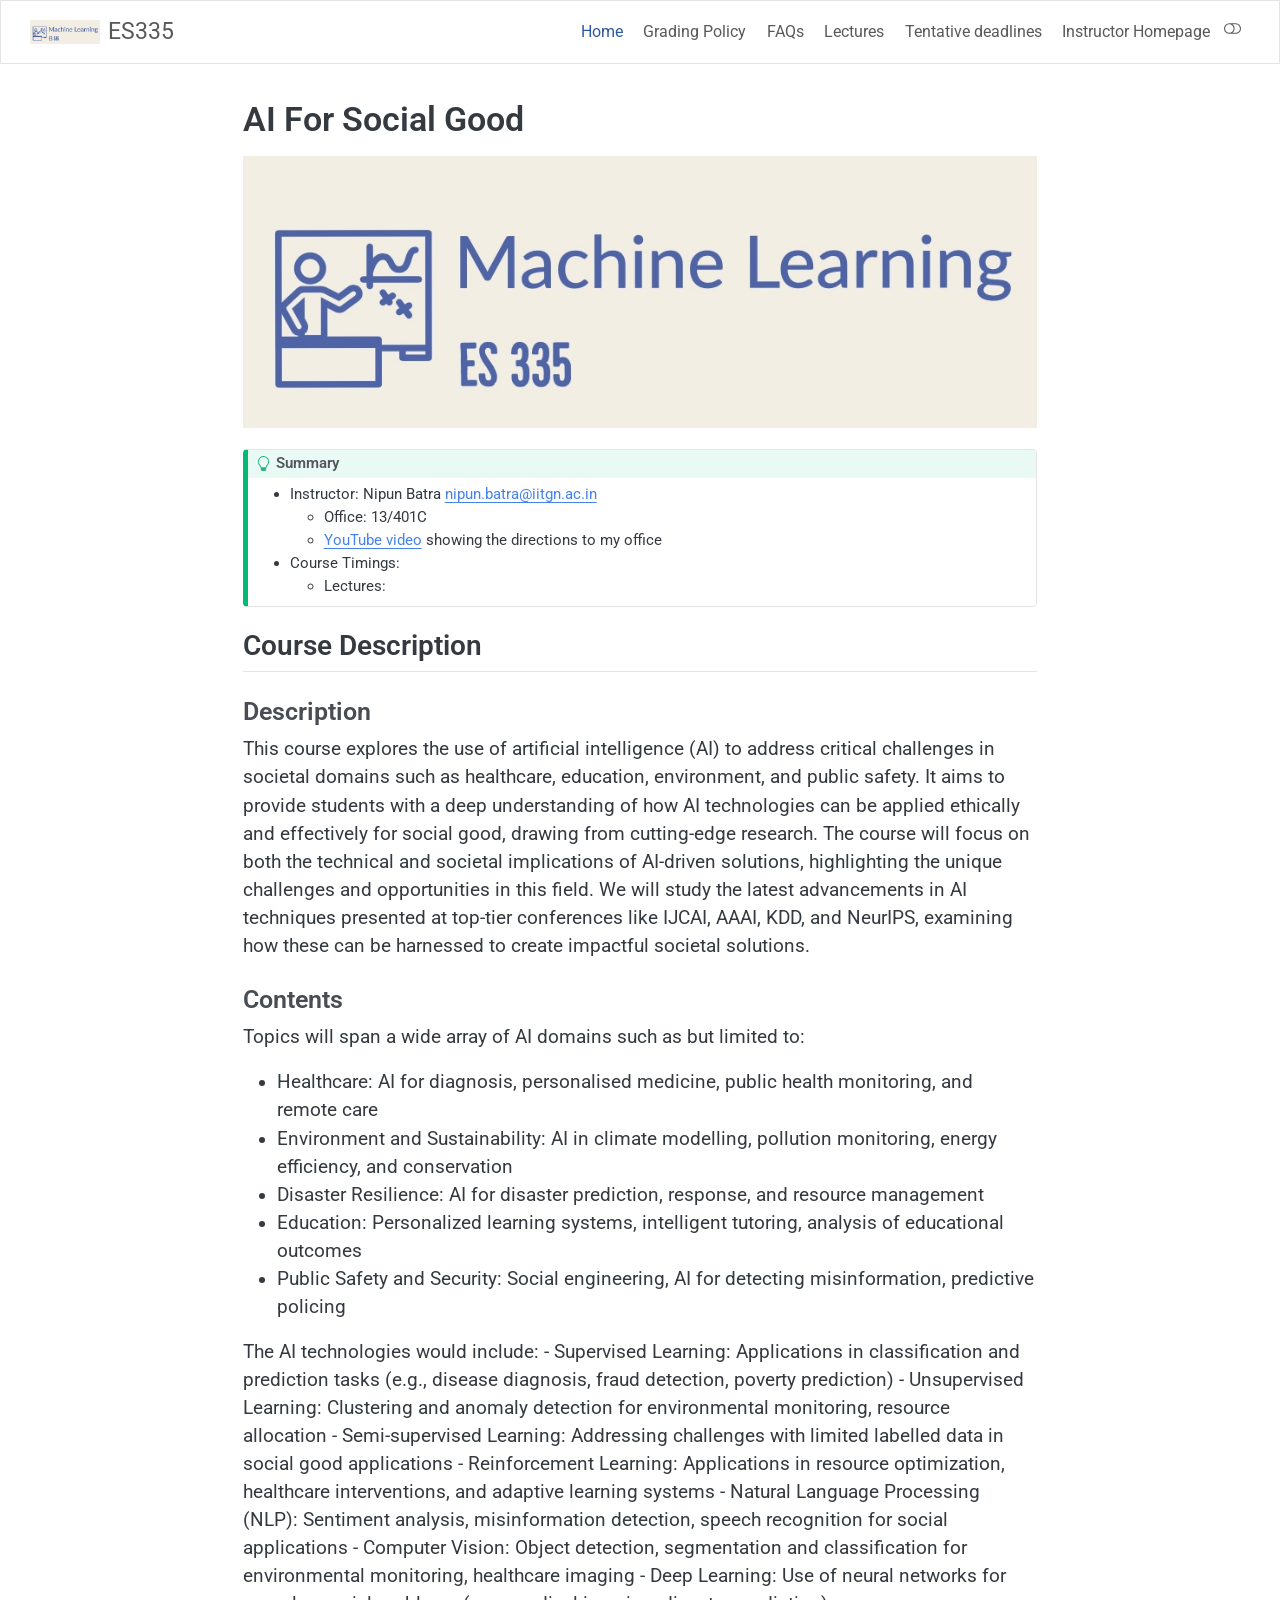
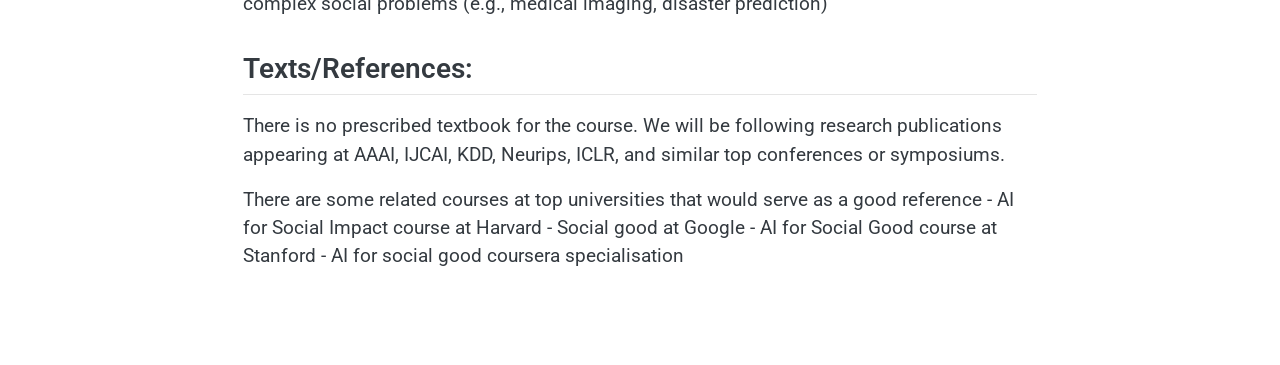
==== index.html @ 3ba7f944 "Built site for gh-pages" ====
<!DOCTYPE html>
<html xmlns="http://www.w3.org/1999/xhtml" lang="en" xml:lang="en"><head>

<meta charset="utf-8">
<meta name="generator" content="quarto-1.5.57">

<meta name="viewport" content="width=device-width, initial-scale=1.0, user-scalable=yes">


<title>AI For Social Good – ES335</title>
<style>
code{white-space: pre-wrap;}
span.smallcaps{font-variant: small-caps;}
div.columns{display: flex; gap: min(4vw, 1.5em);}
div.column{flex: auto; overflow-x: auto;}
div.hanging-indent{margin-left: 1.5em; text-indent: -1.5em;}
ul.task-list{list-style: none;}
ul.task-list li input[type="checkbox"] {
  width: 0.8em;
  margin: 0 0.8em 0.2em -1em; /* quarto-specific, see https://github.com/quarto-dev/quarto-cli/issues/4556 */ 
  vertical-align: middle;
}
</style>


<script src="site_libs/quarto-nav/quarto-nav.js"></script>
<script src="site_libs/quarto-nav/headroom.min.js"></script>
<script src="site_libs/clipboard/clipboard.min.js"></script>
<script src="site_libs/quarto-search/autocomplete.umd.js"></script>
<script src="site_libs/quarto-search/fuse.min.js"></script>
<script src="site_libs/quarto-search/quarto-search.js"></script>
<meta name="quarto:offset" content="./">
<link href="./images/logo.jpeg" rel="icon" type="image/jpeg">
<script src="site_libs/quarto-html/quarto.js"></script>
<script src="site_libs/quarto-html/popper.min.js"></script>
<script src="site_libs/quarto-html/tippy.umd.min.js"></script>
<script src="site_libs/quarto-html/anchor.min.js"></script>
<link href="site_libs/quarto-html/tippy.css" rel="stylesheet">
<link href="site_libs/quarto-html/quarto-syntax-highlighting.css" rel="stylesheet" class="quarto-color-scheme" id="quarto-text-highlighting-styles">
<link href="site_libs/quarto-html/quarto-syntax-highlighting-dark.css" rel="prefetch" class="quarto-color-scheme quarto-color-alternate" id="quarto-text-highlighting-styles">
<script src="site_libs/bootstrap/bootstrap.min.js"></script>
<link href="site_libs/bootstrap/bootstrap-icons.css" rel="stylesheet">
<link href="site_libs/bootstrap/bootstrap.min.css" rel="stylesheet" class="quarto-color-scheme" id="quarto-bootstrap" data-mode="light">
<link href="site_libs/bootstrap/bootstrap-dark.min.css" rel="prefetch" class="quarto-color-scheme quarto-color-alternate" id="quarto-bootstrap" data-mode="dark">
<script id="quarto-search-options" type="application/json">{
  "location": "navbar",
  "copy-button": false,
  "collapse-after": 3,
  "panel-placement": "end",
  "type": "overlay",
  "limit": 50,
  "keyboard-shortcut": [
    "f",
    "/",
    "s"
  ],
  "show-item-context": false,
  "language": {
    "search-no-results-text": "No results",
    "search-matching-documents-text": "matching documents",
    "search-copy-link-title": "Copy link to search",
    "search-hide-matches-text": "Hide additional matches",
    "search-more-match-text": "more match in this document",
    "search-more-matches-text": "more matches in this document",
    "search-clear-button-title": "Clear",
    "search-text-placeholder": "",
    "search-detached-cancel-button-title": "Cancel",
    "search-submit-button-title": "Submit",
    "search-label": "Search"
  }
}</script>


</head>

<body class="nav-fixed fullcontent">

<div id="quarto-search-results"></div>
  <header id="quarto-header" class="headroom fixed-top">
    <nav class="navbar navbar-expand-lg " data-bs-theme="dark">
      <div class="navbar-container container-fluid">
      <div class="navbar-brand-container mx-auto">
    <a href="./index.html" class="navbar-brand navbar-brand-logo">
    <img src="./images/logo.jpeg" alt="" class="navbar-logo">
    </a>
    <a class="navbar-brand" href="./index.html">
    <span class="navbar-title">ES335</span>
    </a>
  </div>
            <div id="quarto-search" class="" title="Search"></div>
          <button class="navbar-toggler" type="button" data-bs-toggle="collapse" data-bs-target="#navbarCollapse" aria-controls="navbarCollapse" role="menu" aria-expanded="false" aria-label="Toggle navigation" onclick="if (window.quartoToggleHeadroom) { window.quartoToggleHeadroom(); }">
  <span class="navbar-toggler-icon"></span>
</button>
          <div class="collapse navbar-collapse" id="navbarCollapse">
            <ul class="navbar-nav navbar-nav-scroll ms-auto">
  <li class="nav-item">
    <a class="nav-link active" href="./index.html" aria-current="page"> 
<span class="menu-text">Home</span></a>
  </li>  
  <li class="nav-item">
    <a class="nav-link" href="./grading.html"> 
<span class="menu-text">Grading Policy</span></a>
  </li>  
  <li class="nav-item">
    <a class="nav-link" href="./faq.html"> 
<span class="menu-text">FAQs</span></a>
  </li>  
  <li class="nav-item">
    <a class="nav-link" href="./schedule.html"> 
<span class="menu-text">Lectures</span></a>
  </li>  
  <li class="nav-item">
    <a class="nav-link" href="./tentative.html"> 
<span class="menu-text">Tentative deadlines</span></a>
  </li>  
  <li class="nav-item">
    <a class="nav-link" href="https://nipunbatra.github.io"> 
<span class="menu-text">Instructor Homepage</span></a>
  </li>  
</ul>
          </div> <!-- /navcollapse -->
            <div class="quarto-navbar-tools">
  <a href="" class="quarto-color-scheme-toggle quarto-navigation-tool  px-1" onclick="window.quartoToggleColorScheme(); return false;" title="Toggle dark mode"><i class="bi"></i></a>
</div>
      </div> <!-- /container-fluid -->
    </nav>
</header>
<!-- content -->
<div id="quarto-content" class="quarto-container page-columns page-rows-contents page-layout-article page-navbar">
<!-- sidebar -->
<!-- margin-sidebar -->
    
<!-- main -->
<main class="content" id="quarto-document-content">

<header id="title-block-header" class="quarto-title-block default">
<div class="quarto-title">
<h1 class="title">AI For Social Good</h1>
</div>



<div class="quarto-title-meta">

    
  
    
  </div>
  


</header>


<p><img src="images/logo.jpeg" class="img-fluid"></p>
<div class="callout callout-style-default callout-tip callout-titled">
<div class="callout-header d-flex align-content-center">
<div class="callout-icon-container">
<i class="callout-icon"></i>
</div>
<div class="callout-title-container flex-fill">
Summary
</div>
</div>
<div class="callout-body-container callout-body">
<ul>
<li>Instructor: Nipun Batra <a href="mailto:nipun.batra@iitgn.ac.in" class="email">nipun.batra@iitgn.ac.in</a>
<ul>
<li>Office: 13/401C</li>
<li><a href="https://www.youtube.com/shorts/FmCbCkJQN1g">YouTube video</a> showing the directions to my office</li>
</ul></li>
<li>Course Timings:
<ul>
<li>Lectures:</li>
</ul></li>
</ul>
</div>
</div>
<section id="course-description" class="level2">
<h2 class="anchored" data-anchor-id="course-description">Course Description</h2>
<section id="description" class="level3">
<h3 class="anchored" data-anchor-id="description">Description</h3>
<p>This course explores the use of artificial intelligence (AI) to address critical challenges in societal domains such as healthcare, education, environment, and public safety. It aims to provide students with a deep understanding of how AI technologies can be applied ethically and effectively for social good, drawing from cutting-edge research. The course will focus on both the technical and societal implications of AI-driven solutions, highlighting the unique challenges and opportunities in this field. We will study the latest advancements in AI techniques presented at top-tier conferences like IJCAI, AAAI, KDD, and NeurIPS, examining how these can be harnessed to create impactful societal solutions.</p>
</section>
<section id="contents" class="level3">
<h3 class="anchored" data-anchor-id="contents">Contents</h3>
<p>Topics will span a wide array of AI domains such as but limited to:</p>
<ul>
<li>Healthcare: AI for diagnosis, personalised medicine, public health monitoring, and remote care</li>
<li>Environment and Sustainability: AI in climate modelling, pollution monitoring, energy efficiency, and conservation</li>
<li>Disaster Resilience: AI for disaster prediction, response, and resource management</li>
<li>Education: Personalized learning systems, intelligent tutoring, analysis of educational outcomes</li>
<li>Public Safety and Security: Social engineering, AI for detecting misinformation, predictive policing</li>
</ul>
<p>The AI technologies would include: - Supervised Learning: Applications in classification and prediction tasks (e.g., disease diagnosis, fraud detection, poverty prediction) - Unsupervised Learning: Clustering and anomaly detection for environmental monitoring, resource allocation - Semi-supervised Learning: Addressing challenges with limited labelled data in social good applications - Reinforcement Learning: Applications in resource optimization, healthcare interventions, and adaptive learning systems - Natural Language Processing (NLP): Sentiment analysis, misinformation detection, speech recognition for social applications - Computer Vision: Object detection, segmentation and classification for environmental monitoring, healthcare imaging - Deep Learning: Use of neural networks for complex social problems (e.g., medical imaging, disaster prediction)</p>
</section>
</section>
<section id="textsreferences" class="level2">
<h2 class="anchored" data-anchor-id="textsreferences">Texts/References:</h2>
<p>There is no prescribed textbook for the course. We will be following research publications appearing at AAAI, IJCAI, KDD, Neurips, ICLR, and similar top conferences or symposiums.</p>
<p>There are some related courses at top universities that would serve as a good reference - AI for Social Impact course at Harvard - Social good at Google - AI for Social Good course at Stanford - AI for social good coursera specialisation</p>


</section>

</main> <!-- /main -->
<script id="quarto-html-after-body" type="application/javascript">
window.document.addEventListener("DOMContentLoaded", function (event) {
  const toggleBodyColorMode = (bsSheetEl) => {
    const mode = bsSheetEl.getAttribute("data-mode");
    const bodyEl = window.document.querySelector("body");
    if (mode === "dark") {
      bodyEl.classList.add("quarto-dark");
      bodyEl.classList.remove("quarto-light");
    } else {
      bodyEl.classList.add("quarto-light");
      bodyEl.classList.remove("quarto-dark");
    }
  }
  const toggleBodyColorPrimary = () => {
    const bsSheetEl = window.document.querySelector("link#quarto-bootstrap");
    if (bsSheetEl) {
      toggleBodyColorMode(bsSheetEl);
    }
  }
  toggleBodyColorPrimary();  
  const disableStylesheet = (stylesheets) => {
    for (let i=0; i < stylesheets.length; i++) {
      const stylesheet = stylesheets[i];
      stylesheet.rel = 'prefetch';
    }
  }
  const enableStylesheet = (stylesheets) => {
    for (let i=0; i < stylesheets.length; i++) {
      const stylesheet = stylesheets[i];
      stylesheet.rel = 'stylesheet';
    }
  }
  const manageTransitions = (selector, allowTransitions) => {
    const els = window.document.querySelectorAll(selector);
    for (let i=0; i < els.length; i++) {
      const el = els[i];
      if (allowTransitions) {
        el.classList.remove('notransition');
      } else {
        el.classList.add('notransition');
      }
    }
  }
  const toggleGiscusIfUsed = (isAlternate, darkModeDefault) => {
    const baseTheme = document.querySelector('#giscus-base-theme')?.value ?? 'light';
    const alternateTheme = document.querySelector('#giscus-alt-theme')?.value ?? 'dark';
    let newTheme = '';
    if(darkModeDefault) {
      newTheme = isAlternate ? baseTheme : alternateTheme;
    } else {
      newTheme = isAlternate ? alternateTheme : baseTheme;
    }
    const changeGiscusTheme = () => {
      // From: https://github.com/giscus/giscus/issues/336
      const sendMessage = (message) => {
        const iframe = document.querySelector('iframe.giscus-frame');
        if (!iframe) return;
        iframe.contentWindow.postMessage({ giscus: message }, 'https://giscus.app');
      }
      sendMessage({
        setConfig: {
          theme: newTheme
        }
      });
    }
    const isGiscussLoaded = window.document.querySelector('iframe.giscus-frame') !== null;
    if (isGiscussLoaded) {
      changeGiscusTheme();
    }
  }
  const toggleColorMode = (alternate) => {
    // Switch the stylesheets
    const alternateStylesheets = window.document.querySelectorAll('link.quarto-color-scheme.quarto-color-alternate');
    manageTransitions('#quarto-margin-sidebar .nav-link', false);
    if (alternate) {
      enableStylesheet(alternateStylesheets);
      for (const sheetNode of alternateStylesheets) {
        if (sheetNode.id === "quarto-bootstrap") {
          toggleBodyColorMode(sheetNode);
        }
      }
    } else {
      disableStylesheet(alternateStylesheets);
      toggleBodyColorPrimary();
    }
    manageTransitions('#quarto-margin-sidebar .nav-link', true);
    // Switch the toggles
    const toggles = window.document.querySelectorAll('.quarto-color-scheme-toggle');
    for (let i=0; i < toggles.length; i++) {
      const toggle = toggles[i];
      if (toggle) {
        if (alternate) {
          toggle.classList.add("alternate");     
        } else {
          toggle.classList.remove("alternate");
        }
      }
    }
    // Hack to workaround the fact that safari doesn't
    // properly recolor the scrollbar when toggling (#1455)
    if (navigator.userAgent.indexOf('Safari') > 0 && navigator.userAgent.indexOf('Chrome') == -1) {
      manageTransitions("body", false);
      window.scrollTo(0, 1);
      setTimeout(() => {
        window.scrollTo(0, 0);
        manageTransitions("body", true);
      }, 40);  
    }
  }
  const isFileUrl = () => { 
    return window.location.protocol === 'file:';
  }
  const hasAlternateSentinel = () => {  
    let styleSentinel = getColorSchemeSentinel();
    if (styleSentinel !== null) {
      return styleSentinel === "alternate";
    } else {
      return false;
    }
  }
  const setStyleSentinel = (alternate) => {
    const value = alternate ? "alternate" : "default";
    if (!isFileUrl()) {
      window.localStorage.setItem("quarto-color-scheme", value);
    } else {
      localAlternateSentinel = value;
    }
  }
  const getColorSchemeSentinel = () => {
    if (!isFileUrl()) {
      const storageValue = window.localStorage.getItem("quarto-color-scheme");
      return storageValue != null ? storageValue : localAlternateSentinel;
    } else {
      return localAlternateSentinel;
    }
  }
  const darkModeDefault = false;
  let localAlternateSentinel = darkModeDefault ? 'alternate' : 'default';
  // Dark / light mode switch
  window.quartoToggleColorScheme = () => {
    // Read the current dark / light value 
    let toAlternate = !hasAlternateSentinel();
    toggleColorMode(toAlternate);
    setStyleSentinel(toAlternate);
    toggleGiscusIfUsed(toAlternate, darkModeDefault);
  };
  // Ensure there is a toggle, if there isn't float one in the top right
  if (window.document.querySelector('.quarto-color-scheme-toggle') === null) {
    const a = window.document.createElement('a');
    a.classList.add('top-right');
    a.classList.add('quarto-color-scheme-toggle');
    a.href = "";
    a.onclick = function() { try { window.quartoToggleColorScheme(); } catch {} return false; };
    const i = window.document.createElement("i");
    i.classList.add('bi');
    a.appendChild(i);
    window.document.body.appendChild(a);
  }
  // Switch to dark mode if need be
  if (hasAlternateSentinel()) {
    toggleColorMode(true);
  } else {
    toggleColorMode(false);
  }
  const icon = "";
  const anchorJS = new window.AnchorJS();
  anchorJS.options = {
    placement: 'right',
    icon: icon
  };
  anchorJS.add('.anchored');
  const isCodeAnnotation = (el) => {
    for (const clz of el.classList) {
      if (clz.startsWith('code-annotation-')) {                     
        return true;
      }
    }
    return false;
  }
  const onCopySuccess = function(e) {
    // button target
    const button = e.trigger;
    // don't keep focus
    button.blur();
    // flash "checked"
    button.classList.add('code-copy-button-checked');
    var currentTitle = button.getAttribute("title");
    button.setAttribute("title", "Copied!");
    let tooltip;
    if (window.bootstrap) {
      button.setAttribute("data-bs-toggle", "tooltip");
      button.setAttribute("data-bs-placement", "left");
      button.setAttribute("data-bs-title", "Copied!");
      tooltip = new bootstrap.Tooltip(button, 
        { trigger: "manual", 
          customClass: "code-copy-button-tooltip",
          offset: [0, -8]});
      tooltip.show();    
    }
    setTimeout(function() {
      if (tooltip) {
        tooltip.hide();
        button.removeAttribute("data-bs-title");
        button.removeAttribute("data-bs-toggle");
        button.removeAttribute("data-bs-placement");
      }
      button.setAttribute("title", currentTitle);
      button.classList.remove('code-copy-button-checked');
    }, 1000);
    // clear code selection
    e.clearSelection();
  }
  const getTextToCopy = function(trigger) {
      const codeEl = trigger.previousElementSibling.cloneNode(true);
      for (const childEl of codeEl.children) {
        if (isCodeAnnotation(childEl)) {
          childEl.remove();
        }
      }
      return codeEl.innerText;
  }
  const clipboard = new window.ClipboardJS('.code-copy-button:not([data-in-quarto-modal])', {
    text: getTextToCopy
  });
  clipboard.on('success', onCopySuccess);
  if (window.document.getElementById('quarto-embedded-source-code-modal')) {
    // For code content inside modals, clipBoardJS needs to be initialized with a container option
    // TODO: Check when it could be a function (https://github.com/zenorocha/clipboard.js/issues/860)
    const clipboardModal = new window.ClipboardJS('.code-copy-button[data-in-quarto-modal]', {
      text: getTextToCopy,
      container: window.document.getElementById('quarto-embedded-source-code-modal')
    });
    clipboardModal.on('success', onCopySuccess);
  }
    var localhostRegex = new RegExp(/^(?:http|https):\/\/localhost\:?[0-9]*\//);
    var mailtoRegex = new RegExp(/^mailto:/);
      var filterRegex = new RegExp("https:\/\/nipunbatra\.github\.io\/aisg24\/");
    var isInternal = (href) => {
        return filterRegex.test(href) || localhostRegex.test(href) || mailtoRegex.test(href);
    }
    // Inspect non-navigation links and adorn them if external
 	var links = window.document.querySelectorAll('a[href]:not(.nav-link):not(.navbar-brand):not(.toc-action):not(.sidebar-link):not(.sidebar-item-toggle):not(.pagination-link):not(.no-external):not([aria-hidden]):not(.dropdown-item):not(.quarto-navigation-tool):not(.about-link)');
    for (var i=0; i<links.length; i++) {
      const link = links[i];
      if (!isInternal(link.href)) {
        // undo the damage that might have been done by quarto-nav.js in the case of
        // links that we want to consider external
        if (link.dataset.originalHref !== undefined) {
          link.href = link.dataset.originalHref;
        }
      }
    }
  function tippyHover(el, contentFn, onTriggerFn, onUntriggerFn) {
    const config = {
      allowHTML: true,
      maxWidth: 500,
      delay: 100,
      arrow: false,
      appendTo: function(el) {
          return el.parentElement;
      },
      interactive: true,
      interactiveBorder: 10,
      theme: 'quarto',
      placement: 'bottom-start',
    };
    if (contentFn) {
      config.content = contentFn;
    }
    if (onTriggerFn) {
      config.onTrigger = onTriggerFn;
    }
    if (onUntriggerFn) {
      config.onUntrigger = onUntriggerFn;
    }
    window.tippy(el, config); 
  }
  const noterefs = window.document.querySelectorAll('a[role="doc-noteref"]');
  for (var i=0; i<noterefs.length; i++) {
    const ref = noterefs[i];
    tippyHover(ref, function() {
      // use id or data attribute instead here
      let href = ref.getAttribute('data-footnote-href') || ref.getAttribute('href');
      try { href = new URL(href).hash; } catch {}
      const id = href.replace(/^#\/?/, "");
      const note = window.document.getElementById(id);
      if (note) {
        return note.innerHTML;
      } else {
        return "";
      }
    });
  }
  const xrefs = window.document.querySelectorAll('a.quarto-xref');
  const processXRef = (id, note) => {
    // Strip column container classes
    const stripColumnClz = (el) => {
      el.classList.remove("page-full", "page-columns");
      if (el.children) {
        for (const child of el.children) {
          stripColumnClz(child);
        }
      }
    }
    stripColumnClz(note)
    if (id === null || id.startsWith('sec-')) {
      // Special case sections, only their first couple elements
      const container = document.createElement("div");
      if (note.children && note.children.length > 2) {
        container.appendChild(note.children[0].cloneNode(true));
        for (let i = 1; i < note.children.length; i++) {
          const child = note.children[i];
          if (child.tagName === "P" && child.innerText === "") {
            continue;
          } else {
            container.appendChild(child.cloneNode(true));
            break;
          }
        }
        if (window.Quarto?.typesetMath) {
          window.Quarto.typesetMath(container);
        }
        return container.innerHTML
      } else {
        if (window.Quarto?.typesetMath) {
          window.Quarto.typesetMath(note);
        }
        return note.innerHTML;
      }
    } else {
      // Remove any anchor links if they are present
      const anchorLink = note.querySelector('a.anchorjs-link');
      if (anchorLink) {
        anchorLink.remove();
      }
      if (window.Quarto?.typesetMath) {
        window.Quarto.typesetMath(note);
      }
      // TODO in 1.5, we should make sure this works without a callout special case
      if (note.classList.contains("callout")) {
        return note.outerHTML;
      } else {
        return note.innerHTML;
      }
    }
  }
  for (var i=0; i<xrefs.length; i++) {
    const xref = xrefs[i];
    tippyHover(xref, undefined, function(instance) {
      instance.disable();
      let url = xref.getAttribute('href');
      let hash = undefined; 
      if (url.startsWith('#')) {
        hash = url;
      } else {
        try { hash = new URL(url).hash; } catch {}
      }
      if (hash) {
        const id = hash.replace(/^#\/?/, "");
        const note = window.document.getElementById(id);
        if (note !== null) {
          try {
            const html = processXRef(id, note.cloneNode(true));
            instance.setContent(html);
          } finally {
            instance.enable();
            instance.show();
          }
        } else {
          // See if we can fetch this
          fetch(url.split('#')[0])
          .then(res => res.text())
          .then(html => {
            const parser = new DOMParser();
            const htmlDoc = parser.parseFromString(html, "text/html");
            const note = htmlDoc.getElementById(id);
            if (note !== null) {
              const html = processXRef(id, note);
              instance.setContent(html);
            } 
          }).finally(() => {
            instance.enable();
            instance.show();
          });
        }
      } else {
        // See if we can fetch a full url (with no hash to target)
        // This is a special case and we should probably do some content thinning / targeting
        fetch(url)
        .then(res => res.text())
        .then(html => {
          const parser = new DOMParser();
          const htmlDoc = parser.parseFromString(html, "text/html");
          const note = htmlDoc.querySelector('main.content');
          if (note !== null) {
            // This should only happen for chapter cross references
            // (since there is no id in the URL)
            // remove the first header
            if (note.children.length > 0 && note.children[0].tagName === "HEADER") {
              note.children[0].remove();
            }
            const html = processXRef(null, note);
            instance.setContent(html);
          } 
        }).finally(() => {
          instance.enable();
          instance.show();
        });
      }
    }, function(instance) {
    });
  }
      let selectedAnnoteEl;
      const selectorForAnnotation = ( cell, annotation) => {
        let cellAttr = 'data-code-cell="' + cell + '"';
        let lineAttr = 'data-code-annotation="' +  annotation + '"';
        const selector = 'span[' + cellAttr + '][' + lineAttr + ']';
        return selector;
      }
      const selectCodeLines = (annoteEl) => {
        const doc = window.document;
        const targetCell = annoteEl.getAttribute("data-target-cell");
        const targetAnnotation = annoteEl.getAttribute("data-target-annotation");
        const annoteSpan = window.document.querySelector(selectorForAnnotation(targetCell, targetAnnotation));
        const lines = annoteSpan.getAttribute("data-code-lines").split(",");
        const lineIds = lines.map((line) => {
          return targetCell + "-" + line;
        })
        let top = null;
        let height = null;
        let parent = null;
        if (lineIds.length > 0) {
            //compute the position of the single el (top and bottom and make a div)
            const el = window.document.getElementById(lineIds[0]);
            top = el.offsetTop;
            height = el.offsetHeight;
            parent = el.parentElement.parentElement;
          if (lineIds.length > 1) {
            const lastEl = window.document.getElementById(lineIds[lineIds.length - 1]);
            const bottom = lastEl.offsetTop + lastEl.offsetHeight;
            height = bottom - top;
          }
          if (top !== null && height !== null && parent !== null) {
            // cook up a div (if necessary) and position it 
            let div = window.document.getElementById("code-annotation-line-highlight");
            if (div === null) {
              div = window.document.createElement("div");
              div.setAttribute("id", "code-annotation-line-highlight");
              div.style.position = 'absolute';
              parent.appendChild(div);
            }
            div.style.top = top - 2 + "px";
            div.style.height = height + 4 + "px";
            div.style.left = 0;
            let gutterDiv = window.document.getElementById("code-annotation-line-highlight-gutter");
            if (gutterDiv === null) {
              gutterDiv = window.document.createElement("div");
              gutterDiv.setAttribute("id", "code-annotation-line-highlight-gutter");
              gutterDiv.style.position = 'absolute';
              const codeCell = window.document.getElementById(targetCell);
              const gutter = codeCell.querySelector('.code-annotation-gutter');
              gutter.appendChild(gutterDiv);
            }
            gutterDiv.style.top = top - 2 + "px";
            gutterDiv.style.height = height + 4 + "px";
          }
          selectedAnnoteEl = annoteEl;
        }
      };
      const unselectCodeLines = () => {
        const elementsIds = ["code-annotation-line-highlight", "code-annotation-line-highlight-gutter"];
        elementsIds.forEach((elId) => {
          const div = window.document.getElementById(elId);
          if (div) {
            div.remove();
          }
        });
        selectedAnnoteEl = undefined;
      };
        // Handle positioning of the toggle
    window.addEventListener(
      "resize",
      throttle(() => {
        elRect = undefined;
        if (selectedAnnoteEl) {
          selectCodeLines(selectedAnnoteEl);
        }
      }, 10)
    );
    function throttle(fn, ms) {
    let throttle = false;
    let timer;
      return (...args) => {
        if(!throttle) { // first call gets through
            fn.apply(this, args);
            throttle = true;
        } else { // all the others get throttled
            if(timer) clearTimeout(timer); // cancel #2
            timer = setTimeout(() => {
              fn.apply(this, args);
              timer = throttle = false;
            }, ms);
        }
      };
    }
      // Attach click handler to the DT
      const annoteDls = window.document.querySelectorAll('dt[data-target-cell]');
      for (const annoteDlNode of annoteDls) {
        annoteDlNode.addEventListener('click', (event) => {
          const clickedEl = event.target;
          if (clickedEl !== selectedAnnoteEl) {
            unselectCodeLines();
            const activeEl = window.document.querySelector('dt[data-target-cell].code-annotation-active');
            if (activeEl) {
              activeEl.classList.remove('code-annotation-active');
            }
            selectCodeLines(clickedEl);
            clickedEl.classList.add('code-annotation-active');
          } else {
            // Unselect the line
            unselectCodeLines();
            clickedEl.classList.remove('code-annotation-active');
          }
        });
      }
  const findCites = (el) => {
    const parentEl = el.parentElement;
    if (parentEl) {
      const cites = parentEl.dataset.cites;
      if (cites) {
        return {
          el,
          cites: cites.split(' ')
        };
      } else {
        return findCites(el.parentElement)
      }
    } else {
      return undefined;
    }
  };
  var bibliorefs = window.document.querySelectorAll('a[role="doc-biblioref"]');
  for (var i=0; i<bibliorefs.length; i++) {
    const ref = bibliorefs[i];
    const citeInfo = findCites(ref);
    if (citeInfo) {
      tippyHover(citeInfo.el, function() {
        var popup = window.document.createElement('div');
        citeInfo.cites.forEach(function(cite) {
          var citeDiv = window.document.createElement('div');
          citeDiv.classList.add('hanging-indent');
          citeDiv.classList.add('csl-entry');
          var biblioDiv = window.document.getElementById('ref-' + cite);
          if (biblioDiv) {
            citeDiv.innerHTML = biblioDiv.innerHTML;
          }
          popup.appendChild(citeDiv);
        });
        return popup.innerHTML;
      });
    }
  }
});
</script>
</div> <!-- /content -->




</body></html>
---- site_libs/quarto-html/tippy.css ----
.tippy-box[data-animation=fade][data-state=hidden]{opacity:0}[data-tippy-root]{max-width:calc(100vw - 10px)}.tippy-box{position:relative;background-color:#333;color:#fff;border-radius:4px;font-size:14px;line-height:1.4;white-space:normal;outline:0;transition-property:transform,visibility,opacity}.tippy-box[data-placement^=top]>.tippy-arrow{bottom:0}.tippy-box[data-placement^=top]>.tippy-arrow:before{bottom:-7px;left:0;border-width:8px 8px 0;border-top-color:initial;transform-origin:center top}.tippy-box[data-placement^=bottom]>.tippy-arrow{top:0}.tippy-box[data-placement^=bottom]>.tippy-arrow:before{top:-7px;left:0;border-width:0 8px 8px;border-bottom-color:initial;transform-origin:center bottom}.tippy-box[data-placement^=left]>.tippy-arrow{right:0}.tippy-box[data-placement^=left]>.tippy-arrow:before{border-width:8px 0 8px 8px;border-left-color:initial;right:-7px;transform-origin:center left}.tippy-box[data-placement^=right]>.tippy-arrow{left:0}.tippy-box[data-placement^=right]>.tippy-arrow:before{left:-7px;border-width:8px 8px 8px 0;border-right-color:initial;transform-origin:center right}.tippy-box[data-inertia][data-state=visible]{transition-timing-function:cubic-bezier(.54,1.5,.38,1.11)}.tippy-arrow{width:16px;height:16px;color:#333}.tippy-arrow:before{content:"";position:absolute;border-color:transparent;border-style:solid}.tippy-content{position:relative;padding:5px 9px;z-index:1}
---- site_libs/quarto-html/quarto-syntax-highlighting.css ----
/* quarto syntax highlight colors */
:root {
  --quarto-hl-ot-color: #ffa07a;
  --quarto-hl-at-color: #ffd700;
  --quarto-hl-ss-color: #abe338;
  --quarto-hl-an-color: #d4d0ab;
  --quarto-hl-fu-color: #ffd700;
  --quarto-hl-st-color: #abe338;
  --quarto-hl-cf-color: #ffa07a;
  --quarto-hl-op-color: #00e0e0;
  --quarto-hl-er-color: #dcc6e0;
  --quarto-hl-bn-color: #dcc6e0;
  --quarto-hl-al-color: #dcc6e0;
  --quarto-hl-va-color: #f5ab35;
  --quarto-hl-bu-color: #f5ab35;
  --quarto-hl-ex-color: #ffd700;
  --quarto-hl-pp-color: #dcc6e0;
  --quarto-hl-in-color: #d4d0ab;
  --quarto-hl-vs-color: #abe338;
  --quarto-hl-wa-color: #d4d0ab;
  --quarto-hl-do-color: #d4d0ab;
  --quarto-hl-im-color: #f8f8f2;
  --quarto-hl-ch-color: #abe338;
  --quarto-hl-dt-color: #dcc6e0;
  --quarto-hl-fl-color: #f5ab35;
  --quarto-hl-co-color: #d4d0ab;
  --quarto-hl-cv-color: #d4d0ab;
  --quarto-hl-cn-color: #ffa07a;
  --quarto-hl-sc-color: #00e0e0;
  --quarto-hl-dv-color: #dcc6e0;
  --quarto-hl-kw-color: #ffa07a;
}

/* other quarto variables */
:root {
  --quarto-font-monospace: SFMono-Regular, Menlo, Monaco, Consolas, "Liberation Mono", "Courier New", monospace;
}

pre > code.sourceCode > span {
  color: #f8f8f2;
}

code span {
  color: #f8f8f2;
}

code.sourceCode > span {
  color: #f8f8f2;
}

div.sourceCode,
div.sourceCode pre.sourceCode {
  color: #f8f8f2;
}

code span.ot {
  color: #ffa07a;
  font-style: inherit;
}

code span.at {
  color: #ffd700;
  font-style: inherit;
}

code span.ss {
  color: #abe338;
  font-style: inherit;
}

code span.an {
  color: #d4d0ab;
  font-style: inherit;
}

code span.fu {
  color: #ffd700;
  font-style: inherit;
}

code span.st {
  color: #abe338;
  font-style: inherit;
}

code span.cf {
  color: #ffa07a;
  font-style: inherit;
}

code span.op {
  color: #00e0e0;
  font-style: inherit;
}

code span.er {
  color: #dcc6e0;
  font-style: inherit;
}

code span.bn {
  color: #dcc6e0;
  font-style: inherit;
}

code span.al {
  color: #dcc6e0;
  font-style: inherit;
}

code span.va {
  color: #f5ab35;
  font-style: inherit;
}

code span.bu {
  color: #f5ab35;
  font-style: inherit;
}

code span.ex {
  color: #ffd700;
  font-style: inherit;
}

code span.pp {
  color: #dcc6e0;
  font-style: inherit;
}

code span.in {
  color: #d4d0ab;
  font-style: inherit;
}

code span.vs {
  color: #abe338;
  font-style: inherit;
}

code span.wa {
  color: #d4d0ab;
  font-style: italic;
}

code span.do {
  color: #d4d0ab;
  font-style: italic;
}

code span.im {
  color: #f8f8f2;
  font-style: inherit;
}

code span.ch {
  color: #abe338;
  font-style: inherit;
}

code span.dt {
  color: #dcc6e0;
  font-style: inherit;
}

code span.fl {
  color: #f5ab35;
  font-style: inherit;
}

code span.co {
  color: #d4d0ab;
  font-style: inherit;
}

code span.cv {
  color: #d4d0ab;
  font-style: italic;
}

code span.cn {
  color: #ffa07a;
  font-style: inherit;
}

code span.sc {
  color: #00e0e0;
  font-style: inherit;
}

code span.dv {
  color: #dcc6e0;
  font-style: inherit;
}

code span.kw {
  color: #ffa07a;
  font-style: inherit;
}

.prevent-inlining {
  content: "</";
}

/*# sourceMappingURL=debc5d5d77c3f9108843748ff7464032.css.map */
---- site_libs/quarto-html/quarto-syntax-highlighting-dark.css ----
/* quarto syntax highlight colors */
:root {
  --quarto-hl-ot-color: #ffa07a;
  --quarto-hl-at-color: #ffd700;
  --quarto-hl-ss-color: #abe338;
  --quarto-hl-an-color: #d4d0ab;
  --quarto-hl-fu-color: #ffd700;
  --quarto-hl-st-color: #abe338;
  --quarto-hl-cf-color: #ffa07a;
  --quarto-hl-op-color: #00e0e0;
  --quarto-hl-er-color: #dcc6e0;
  --quarto-hl-bn-color: #dcc6e0;
  --quarto-hl-al-color: #dcc6e0;
  --quarto-hl-va-color: #f5ab35;
  --quarto-hl-bu-color: #f5ab35;
  --quarto-hl-ex-color: #ffd700;
  --quarto-hl-pp-color: #dcc6e0;
  --quarto-hl-in-color: #d4d0ab;
  --quarto-hl-vs-color: #abe338;
  --quarto-hl-wa-color: #d4d0ab;
  --quarto-hl-do-color: #d4d0ab;
  --quarto-hl-im-color: #f8f8f2;
  --quarto-hl-ch-color: #abe338;
  --quarto-hl-dt-color: #dcc6e0;
  --quarto-hl-fl-color: #f5ab35;
  --quarto-hl-co-color: #d4d0ab;
  --quarto-hl-cv-color: #d4d0ab;
  --quarto-hl-cn-color: #ffa07a;
  --quarto-hl-sc-color: #00e0e0;
  --quarto-hl-dv-color: #dcc6e0;
  --quarto-hl-kw-color: #ffa07a;
}

/* other quarto variables */
:root {
  --quarto-font-monospace: SFMono-Regular, Menlo, Monaco, Consolas, "Liberation Mono", "Courier New", monospace;
}

pre > code.sourceCode > span {
  color: #f8f8f2;
}

code span {
  color: #f8f8f2;
}

code.sourceCode > span {
  color: #f8f8f2;
}

div.sourceCode,
div.sourceCode pre.sourceCode {
  color: #f8f8f2;
}

code span.ot {
  color: #ffa07a;
  font-style: inherit;
}

code span.at {
  color: #ffd700;
  font-style: inherit;
}

code span.ss {
  color: #abe338;
  font-style: inherit;
}

code span.an {
  color: #d4d0ab;
  font-style: inherit;
}

code span.fu {
  color: #ffd700;
  font-style: inherit;
}

code span.st {
  color: #abe338;
  font-style: inherit;
}

code span.cf {
  color: #ffa07a;
  font-style: inherit;
}

code span.op {
  color: #00e0e0;
  font-style: inherit;
}

code span.er {
  color: #dcc6e0;
  font-style: inherit;
}

code span.bn {
  color: #dcc6e0;
  font-style: inherit;
}

code span.al {
  color: #dcc6e0;
  font-style: inherit;
}

code span.va {
  color: #f5ab35;
  font-style: inherit;
}

code span.bu {
  color: #f5ab35;
  font-style: inherit;
}

code span.ex {
  color: #ffd700;
  font-style: inherit;
}

code span.pp {
  color: #dcc6e0;
  font-style: inherit;
}

code span.in {
  color: #d4d0ab;
  font-style: inherit;
}

code span.vs {
  color: #abe338;
  font-style: inherit;
}

code span.wa {
  color: #d4d0ab;
  font-style: italic;
}

code span.do {
  color: #d4d0ab;
  font-style: italic;
}

code span.im {
  color: #f8f8f2;
  font-style: inherit;
}

code span.ch {
  color: #abe338;
  font-style: inherit;
}

code span.dt {
  color: #dcc6e0;
  font-style: inherit;
}

code span.fl {
  color: #f5ab35;
  font-style: inherit;
}

code span.co {
  color: #d4d0ab;
  font-style: inherit;
}

code span.cv {
  color: #d4d0ab;
  font-style: italic;
}

code span.cn {
  color: #ffa07a;
  font-style: inherit;
}

code span.sc {
  color: #00e0e0;
  font-style: inherit;
}

code span.dv {
  color: #dcc6e0;
  font-style: inherit;
}

code span.kw {
  color: #ffa07a;
  font-style: inherit;
}

.prevent-inlining {
  content: "</";
}

/*# sourceMappingURL=935a306eefa94366c21e1a970dddb765.css.map */
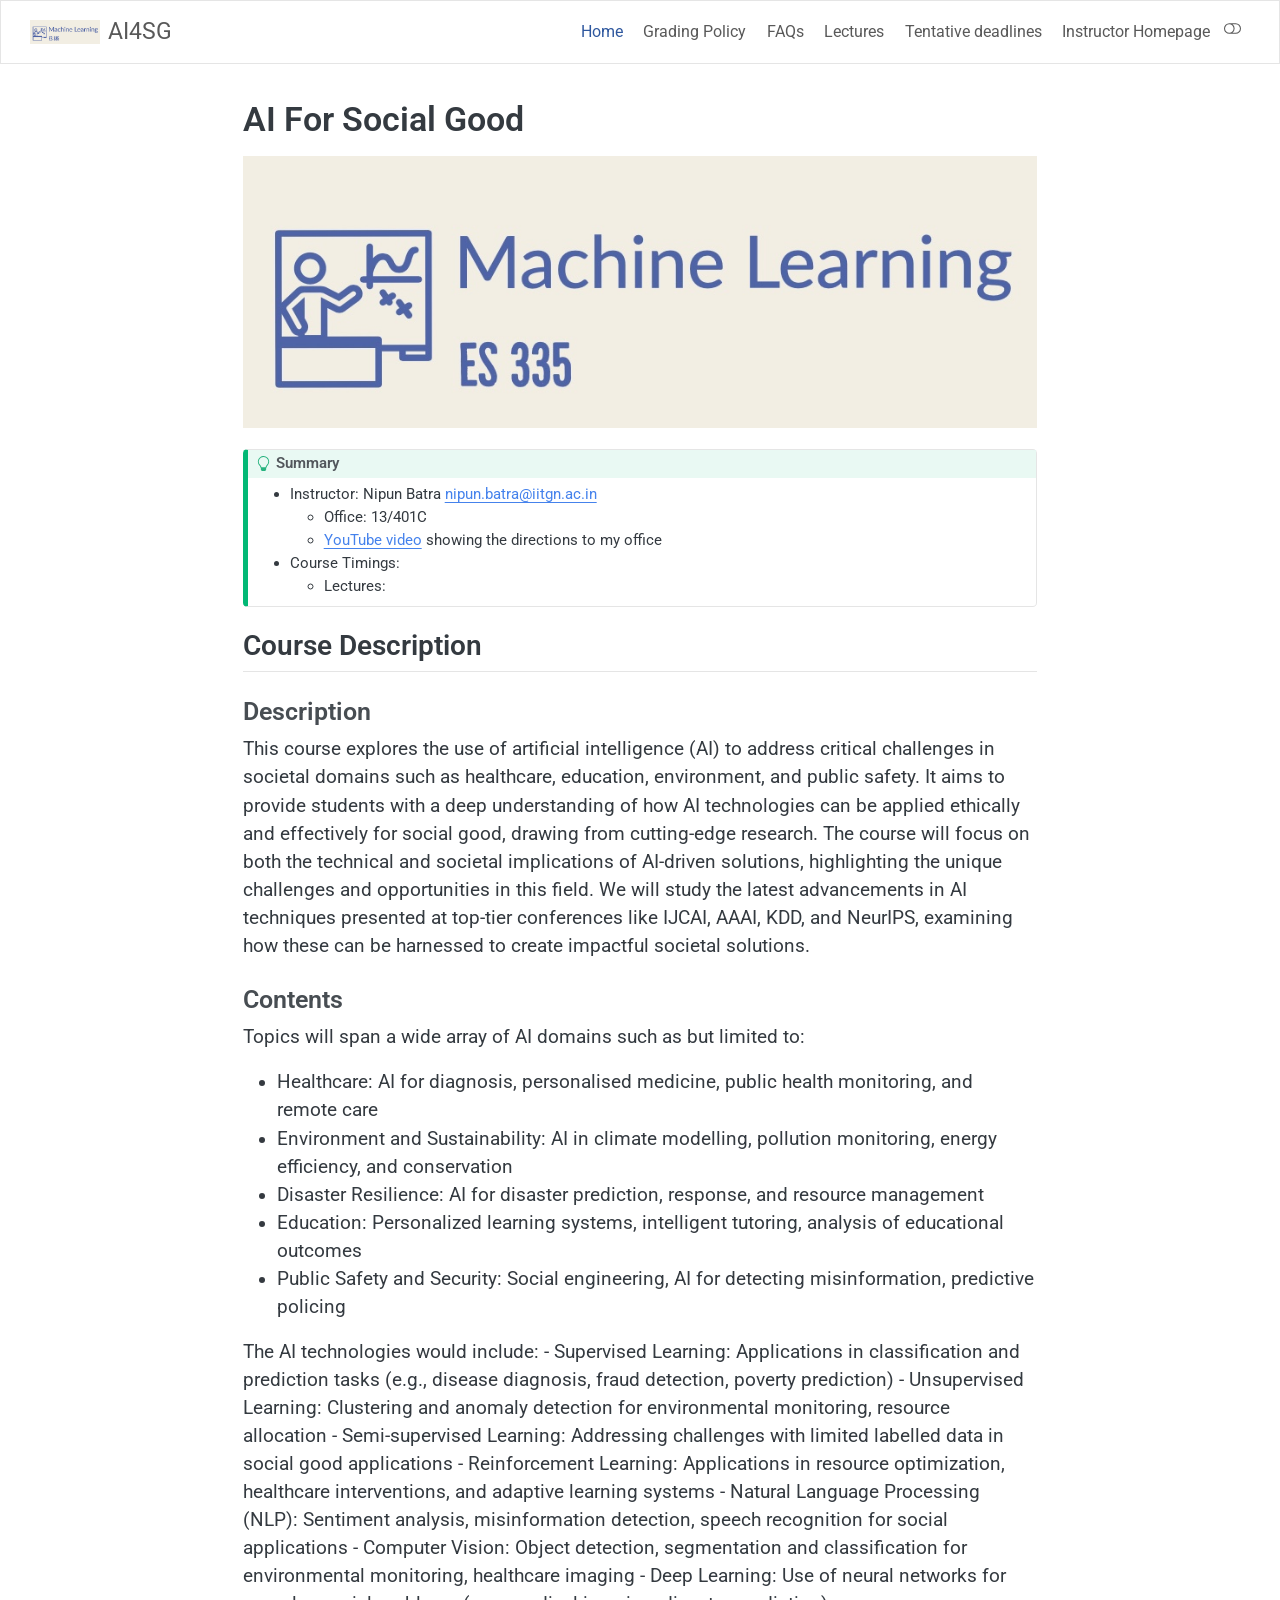
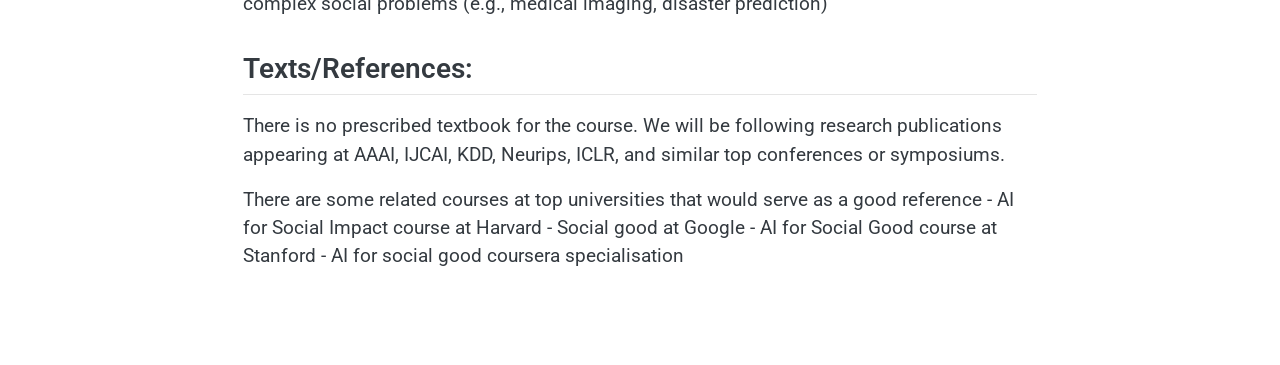
==== commit ba8dddfa: "Built site for gh-pages" ====
--- a/index.html
+++ b/index.html
@@ -7,7 +7,7 @@
 <meta name="viewport" content="width=device-width, initial-scale=1.0, user-scalable=yes">
 
 
-<title>AI For Social Good – ES335</title>
+<title>AI For Social Good – AI4SG</title>
 <style>
 code{white-space: pre-wrap;}
 span.smallcaps{font-variant: small-caps;}
@@ -84,7 +84,7 @@
     <img src="./images/logo.jpeg" alt="" class="navbar-logo">
     </a>
     <a class="navbar-brand" href="./index.html">
-    <span class="navbar-title">ES335</span>
+    <span class="navbar-title">AI4SG</span>
     </a>
   </div>
             <div id="quarto-search" class="" title="Search"></div>
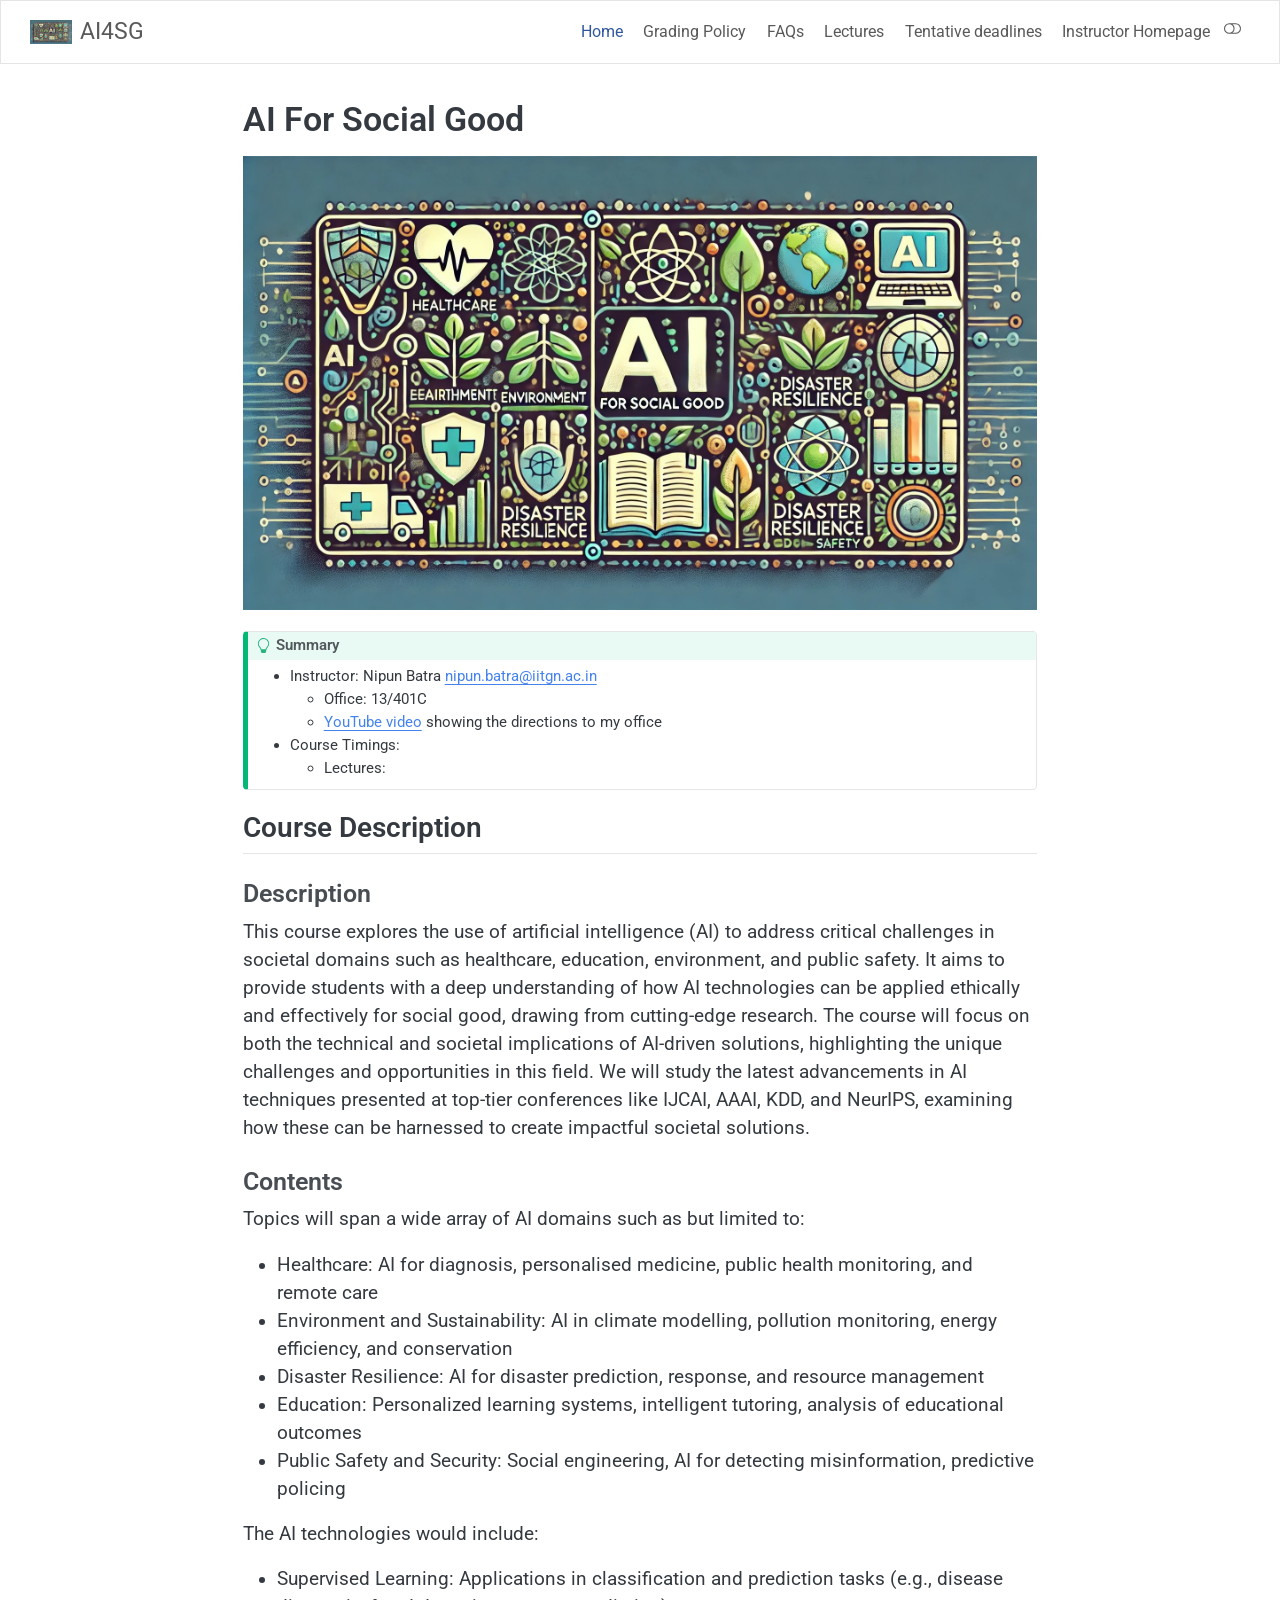
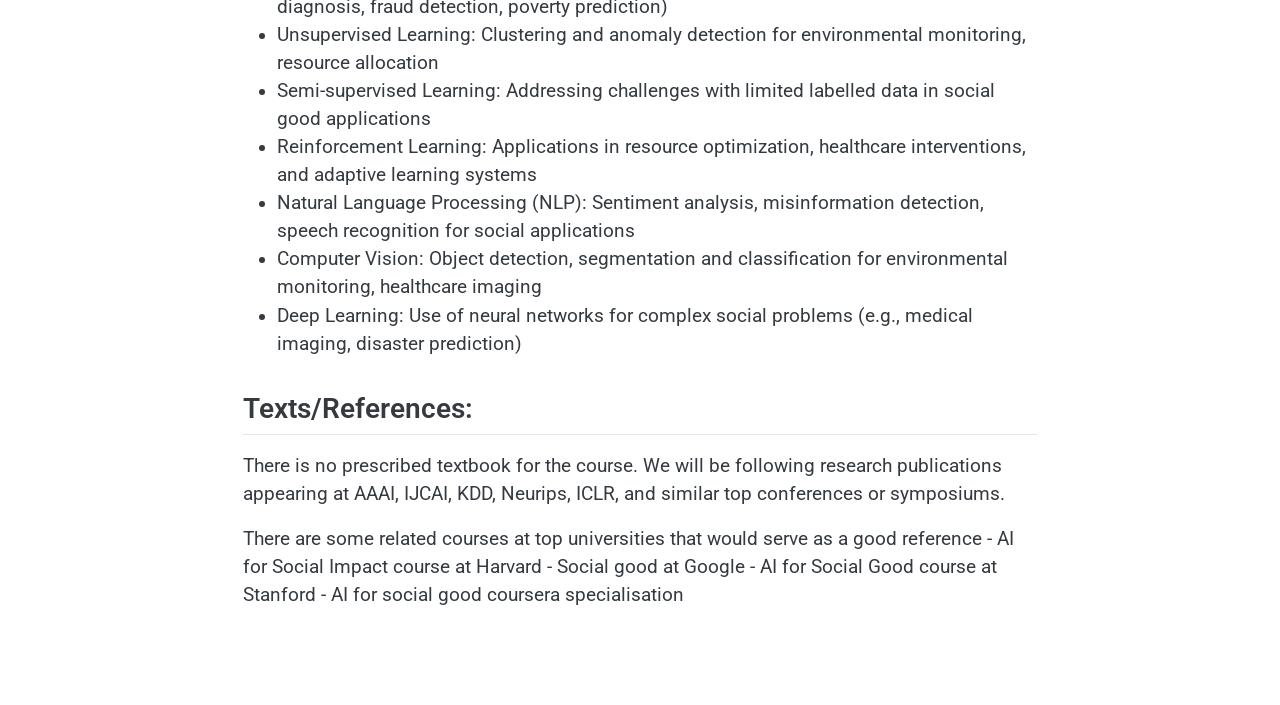
==== commit f9630dea: "Built site for gh-pages" ====
--- a/index.html
+++ b/index.html
@@ -192,7 +192,16 @@
 <li>Education: Personalized learning systems, intelligent tutoring, analysis of educational outcomes</li>
 <li>Public Safety and Security: Social engineering, AI for detecting misinformation, predictive policing</li>
 </ul>
-<p>The AI technologies would include: - Supervised Learning: Applications in classification and prediction tasks (e.g., disease diagnosis, fraud detection, poverty prediction) - Unsupervised Learning: Clustering and anomaly detection for environmental monitoring, resource allocation - Semi-supervised Learning: Addressing challenges with limited labelled data in social good applications - Reinforcement Learning: Applications in resource optimization, healthcare interventions, and adaptive learning systems - Natural Language Processing (NLP): Sentiment analysis, misinformation detection, speech recognition for social applications - Computer Vision: Object detection, segmentation and classification for environmental monitoring, healthcare imaging - Deep Learning: Use of neural networks for complex social problems (e.g., medical imaging, disaster prediction)</p>
+<p>The AI technologies would include:</p>
+<ul>
+<li>Supervised Learning: Applications in classification and prediction tasks (e.g., disease diagnosis, fraud detection, poverty prediction)</li>
+<li>Unsupervised Learning: Clustering and anomaly detection for environmental monitoring, resource allocation</li>
+<li>Semi-supervised Learning: Addressing challenges with limited labelled data in social good applications</li>
+<li>Reinforcement Learning: Applications in resource optimization, healthcare interventions, and adaptive learning systems</li>
+<li>Natural Language Processing (NLP): Sentiment analysis, misinformation detection, speech recognition for social applications</li>
+<li>Computer Vision: Object detection, segmentation and classification for environmental monitoring, healthcare imaging</li>
+<li>Deep Learning: Use of neural networks for complex social problems (e.g., medical imaging, disaster prediction)</li>
+</ul>
 </section>
 </section>
 <section id="textsreferences" class="level2">
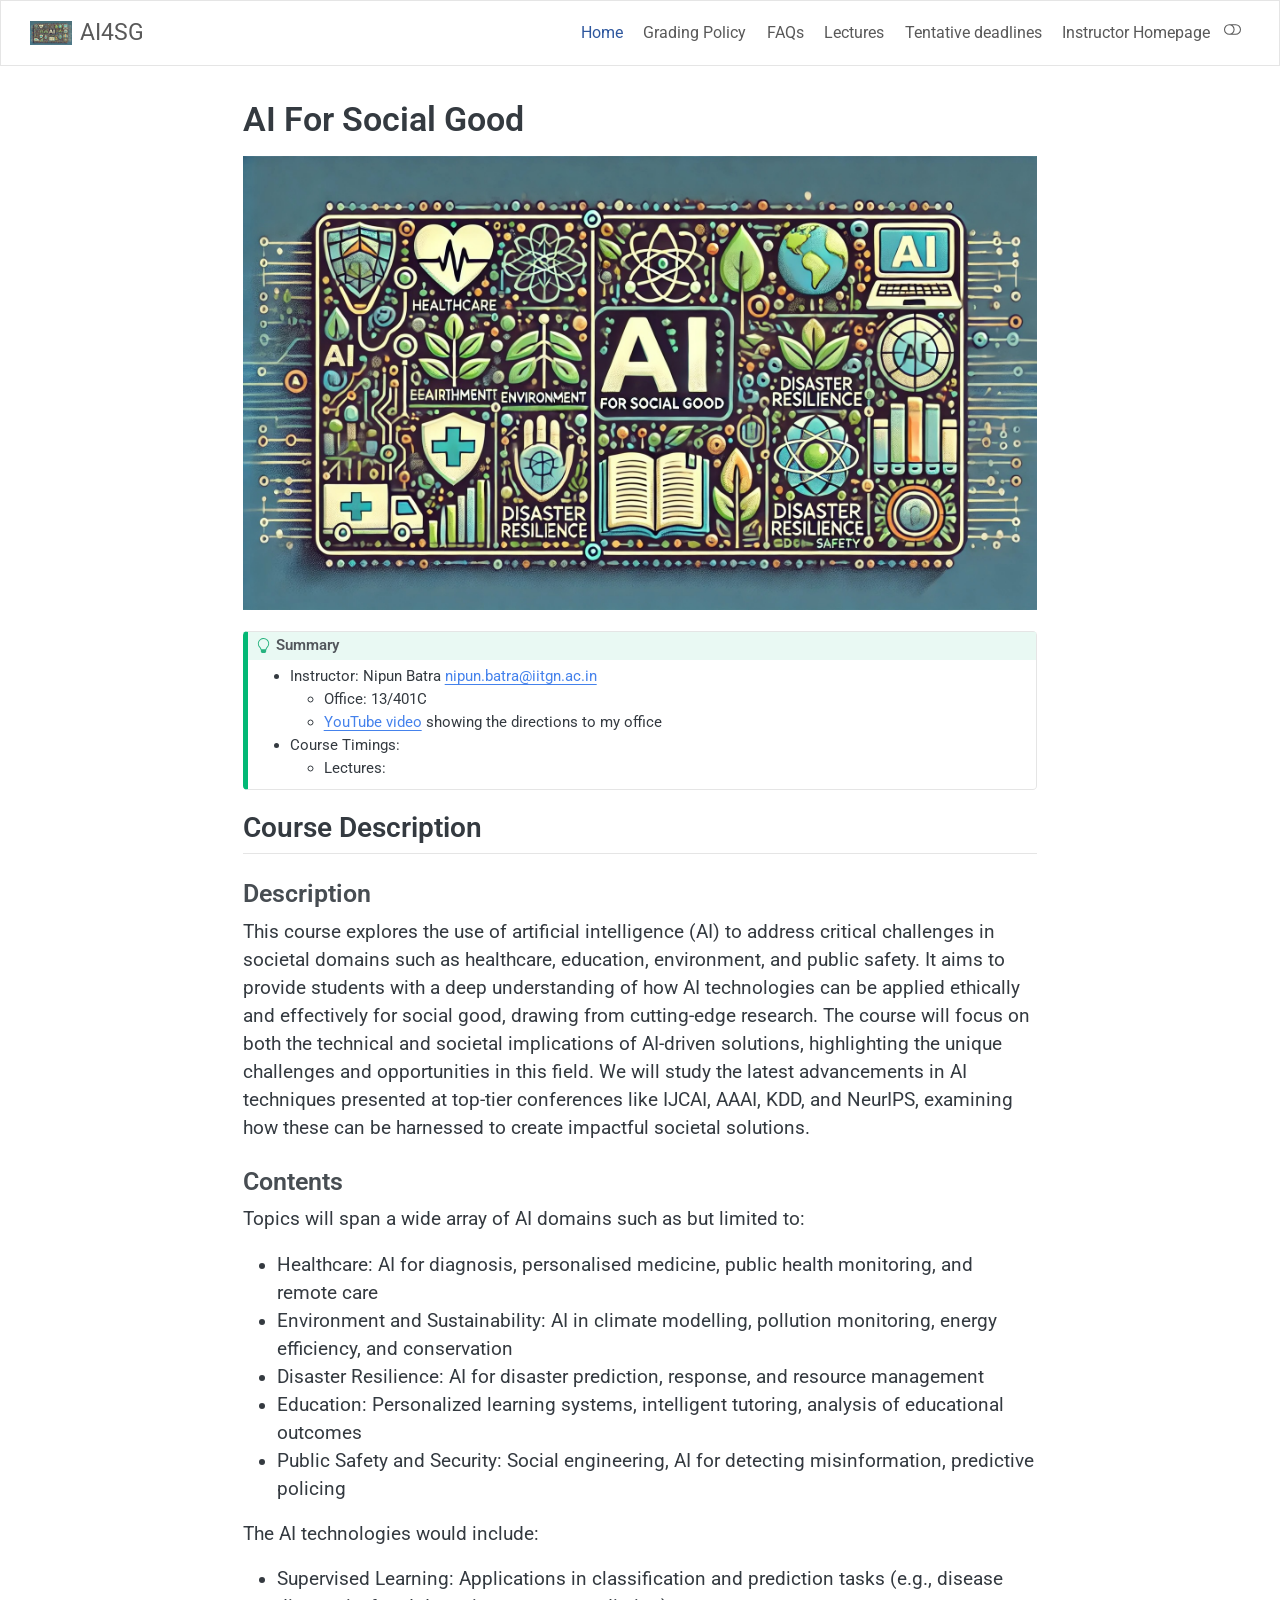
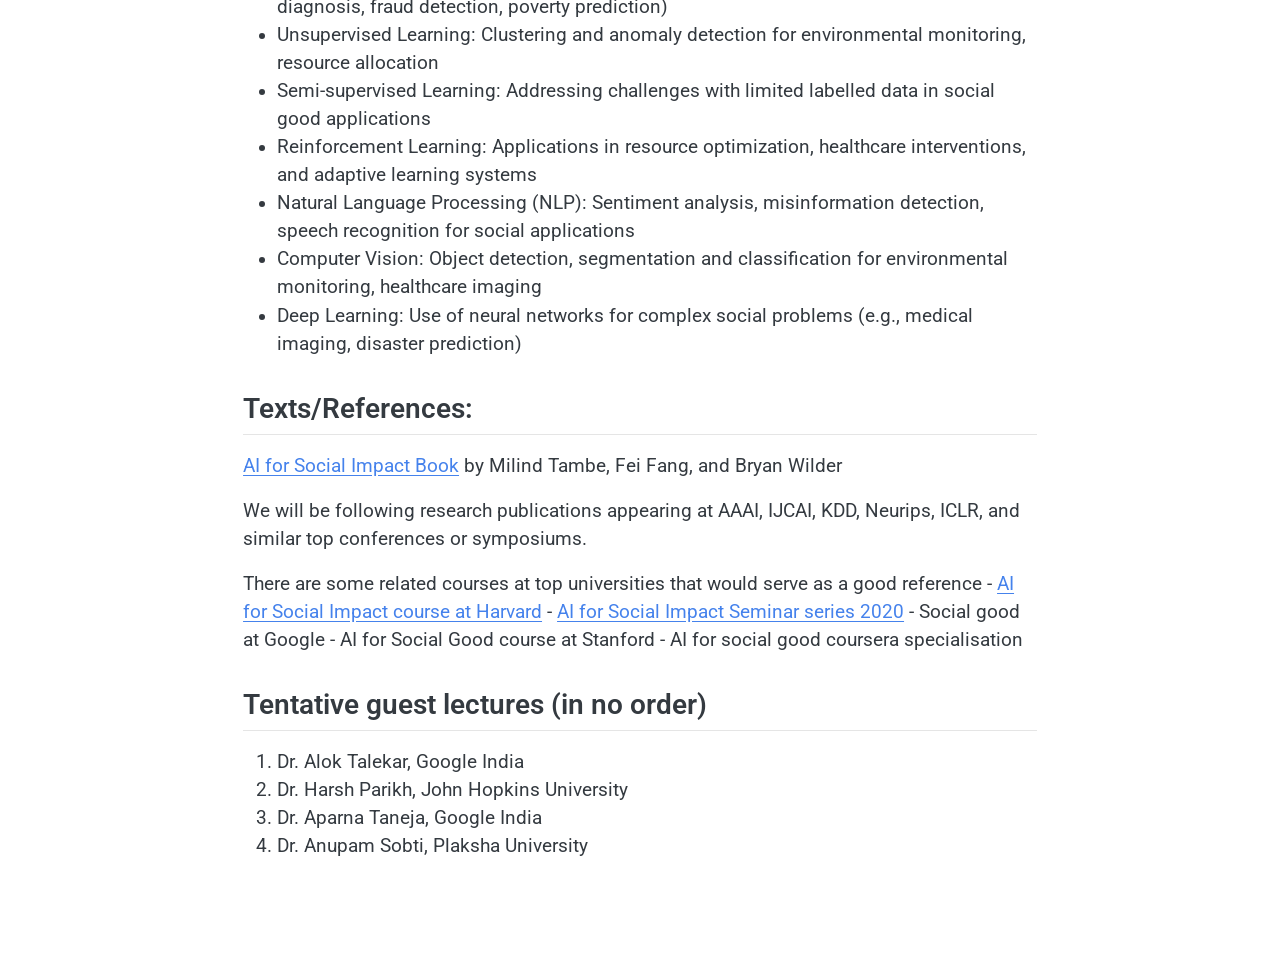
==== commit a815611a: "Built site for gh-pages" ====
--- a/index.html
+++ b/index.html
@@ -2,7 +2,7 @@
 <html xmlns="http://www.w3.org/1999/xhtml" lang="en" xml:lang="en"><head>
 
 <meta charset="utf-8">
-<meta name="generator" content="quarto-1.5.57">
+<meta name="generator" content="quarto-1.6.39">
 
 <meta name="viewport" content="width=device-width, initial-scale=1.0, user-scalable=yes">
 
@@ -36,12 +36,12 @@
 <script src="site_libs/quarto-html/tippy.umd.min.js"></script>
 <script src="site_libs/quarto-html/anchor.min.js"></script>
 <link href="site_libs/quarto-html/tippy.css" rel="stylesheet">
-<link href="site_libs/quarto-html/quarto-syntax-highlighting.css" rel="stylesheet" class="quarto-color-scheme" id="quarto-text-highlighting-styles">
-<link href="site_libs/quarto-html/quarto-syntax-highlighting-dark.css" rel="prefetch" class="quarto-color-scheme quarto-color-alternate" id="quarto-text-highlighting-styles">
+<link href="site_libs/quarto-html/quarto-syntax-highlighting-d3043699f4f525e226433170f63674df.css" rel="stylesheet" class="quarto-color-scheme" id="quarto-text-highlighting-styles">
+<link href="site_libs/quarto-html/quarto-syntax-highlighting-dark-d3043699f4f525e226433170f63674df.css" rel="prefetch" class="quarto-color-scheme quarto-color-alternate" id="quarto-text-highlighting-styles">
 <script src="site_libs/bootstrap/bootstrap.min.js"></script>
 <link href="site_libs/bootstrap/bootstrap-icons.css" rel="stylesheet">
-<link href="site_libs/bootstrap/bootstrap.min.css" rel="stylesheet" class="quarto-color-scheme" id="quarto-bootstrap" data-mode="light">
-<link href="site_libs/bootstrap/bootstrap-dark.min.css" rel="prefetch" class="quarto-color-scheme quarto-color-alternate" id="quarto-bootstrap" data-mode="dark">
+<link href="site_libs/bootstrap/bootstrap-f8e4c7f545a57d7e258187145b178e3b.min.css" rel="stylesheet" append-hash="true" class="quarto-color-scheme" id="quarto-bootstrap" data-mode="light">
+<link href="site_libs/bootstrap/bootstrap-dark-7bcc4918cf1cea5e04707dadab71f7f6.min.css" rel="prefetch" append-hash="true" class="quarto-color-scheme quarto-color-alternate" id="quarto-bootstrap" data-mode="dark">
 <script id="quarto-search-options" type="application/json">{
   "location": "navbar",
   "copy-button": false,
@@ -206,8 +206,18 @@
 </section>
 <section id="textsreferences" class="level2">
 <h2 class="anchored" data-anchor-id="textsreferences">Texts/References:</h2>
-<p>There is no prescribed textbook for the course. We will be following research publications appearing at AAAI, IJCAI, KDD, Neurips, ICLR, and similar top conferences or symposiums.</p>
-<p>There are some related courses at top universities that would serve as a good reference - AI for Social Impact course at Harvard - Social good at Google - AI for Social Good course at Stanford - AI for social good coursera specialisation</p>
+<p><a href="https://ai4sibook.org">AI for Social Impact Book</a> by Milind Tambe, Fei Fang, and Bryan Wilder</p>
+<p>We will be following research publications appearing at AAAI, IJCAI, KDD, Neurips, ICLR, and similar top conferences or symposiums.</p>
+<p>There are some related courses at top universities that would serve as a good reference - <a href="https://cs288.hsites.harvard.edu/">AI for Social Impact course at Harvard</a> - <a href="https://crcs.seas.harvard.edu/ai-social-impact-fall-2020">AI for Social Impact Seminar series 2020</a> - Social good at Google - AI for Social Good course at Stanford - AI for social good coursera specialisation</p>
+</section>
+<section id="tentative-guest-lectures-in-no-order" class="level2">
+<h2 class="anchored" data-anchor-id="tentative-guest-lectures-in-no-order">Tentative guest lectures (in no order)</h2>
+<ol type="1">
+<li>Dr.&nbsp;Alok Talekar, Google India</li>
+<li>Dr.&nbsp;Harsh Parikh, John Hopkins University</li>
+<li>Dr.&nbsp;Aparna Taneja, Google India</li>
+<li>Dr.&nbsp;Anupam Sobti, Plaksha University</li>
+</ol>
 
 
 </section>
@@ -439,8 +449,6 @@
   });
   clipboard.on('success', onCopySuccess);
   if (window.document.getElementById('quarto-embedded-source-code-modal')) {
-    // For code content inside modals, clipBoardJS needs to be initialized with a container option
-    // TODO: Check when it could be a function (https://github.com/zenorocha/clipboard.js/issues/860)
     const clipboardModal = new window.ClipboardJS('.code-copy-button[data-in-quarto-modal]', {
       text: getTextToCopy,
       container: window.document.getElementById('quarto-embedded-source-code-modal')
@@ -551,7 +559,6 @@
       if (window.Quarto?.typesetMath) {
         window.Quarto.typesetMath(note);
       }
-      // TODO in 1.5, we should make sure this works without a callout special case
       if (note.classList.contains("callout")) {
         return note.outerHTML;
       } else {
--- a/site_libs/quarto-html/quarto-syntax-highlighting-d3043699f4f525e226433170f63674df.css
+++ b/site_libs/quarto-html/quarto-syntax-highlighting-d3043699f4f525e226433170f63674df.css
@@ -0,0 +1,205 @@
+/* quarto syntax highlight colors */
+:root {
+  --quarto-hl-ot-color: #ffa07a;
+  --quarto-hl-at-color: #ffd700;
+  --quarto-hl-ss-color: #abe338;
+  --quarto-hl-an-color: #d4d0ab;
+  --quarto-hl-fu-color: #ffd700;
+  --quarto-hl-st-color: #abe338;
+  --quarto-hl-cf-color: #ffa07a;
+  --quarto-hl-op-color: #00e0e0;
+  --quarto-hl-er-color: #dcc6e0;
+  --quarto-hl-bn-color: #dcc6e0;
+  --quarto-hl-al-color: #dcc6e0;
+  --quarto-hl-va-color: #f5ab35;
+  --quarto-hl-bu-color: #f5ab35;
+  --quarto-hl-ex-color: #ffd700;
+  --quarto-hl-pp-color: #dcc6e0;
+  --quarto-hl-in-color: #d4d0ab;
+  --quarto-hl-vs-color: #abe338;
+  --quarto-hl-wa-color: #d4d0ab;
+  --quarto-hl-do-color: #d4d0ab;
+  --quarto-hl-im-color: #f8f8f2;
+  --quarto-hl-ch-color: #abe338;
+  --quarto-hl-dt-color: #dcc6e0;
+  --quarto-hl-fl-color: #f5ab35;
+  --quarto-hl-co-color: #d4d0ab;
+  --quarto-hl-cv-color: #d4d0ab;
+  --quarto-hl-cn-color: #ffa07a;
+  --quarto-hl-sc-color: #00e0e0;
+  --quarto-hl-dv-color: #dcc6e0;
+  --quarto-hl-kw-color: #ffa07a;
+}
+
+/* other quarto variables */
+:root {
+  --quarto-font-monospace: SFMono-Regular, Menlo, Monaco, Consolas, "Liberation Mono", "Courier New", monospace;
+}
+
+pre > code.sourceCode > span {
+  color: #f8f8f2;
+}
+
+code span {
+  color: #f8f8f2;
+}
+
+code.sourceCode > span {
+  color: #f8f8f2;
+}
+
+div.sourceCode,
+div.sourceCode pre.sourceCode {
+  color: #f8f8f2;
+}
+
+code span.ot {
+  color: #ffa07a;
+  font-style: inherit;
+}
+
+code span.at {
+  color: #ffd700;
+  font-style: inherit;
+}
+
+code span.ss {
+  color: #abe338;
+  font-style: inherit;
+}
+
+code span.an {
+  color: #d4d0ab;
+  font-style: inherit;
+}
+
+code span.fu {
+  color: #ffd700;
+  font-style: inherit;
+}
+
+code span.st {
+  color: #abe338;
+  font-style: inherit;
+}
+
+code span.cf {
+  color: #ffa07a;
+  font-style: inherit;
+}
+
+code span.op {
+  color: #00e0e0;
+  font-style: inherit;
+}
+
+code span.er {
+  color: #dcc6e0;
+  font-style: inherit;
+}
+
+code span.bn {
+  color: #dcc6e0;
+  font-style: inherit;
+}
+
+code span.al {
+  color: #dcc6e0;
+  font-style: inherit;
+}
+
+code span.va {
+  color: #f5ab35;
+  font-style: inherit;
+}
+
+code span.bu {
+  color: #f5ab35;
+  font-style: inherit;
+}
+
+code span.ex {
+  color: #ffd700;
+  font-style: inherit;
+}
+
+code span.pp {
+  color: #dcc6e0;
+  font-style: inherit;
+}
+
+code span.in {
+  color: #d4d0ab;
+  font-style: inherit;
+}
+
+code span.vs {
+  color: #abe338;
+  font-style: inherit;
+}
+
+code span.wa {
+  color: #d4d0ab;
+  font-style: italic;
+}
+
+code span.do {
+  color: #d4d0ab;
+  font-style: italic;
+}
+
+code span.im {
+  color: #f8f8f2;
+  font-style: inherit;
+}
+
+code span.ch {
+  color: #abe338;
+  font-style: inherit;
+}
+
+code span.dt {
+  color: #dcc6e0;
+  font-style: inherit;
+}
+
+code span.fl {
+  color: #f5ab35;
+  font-style: inherit;
+}
+
+code span.co {
+  color: #d4d0ab;
+  font-style: inherit;
+}
+
+code span.cv {
+  color: #d4d0ab;
+  font-style: italic;
+}
+
+code span.cn {
+  color: #ffa07a;
+  font-style: inherit;
+}
+
+code span.sc {
+  color: #00e0e0;
+  font-style: inherit;
+}
+
+code span.dv {
+  color: #dcc6e0;
+  font-style: inherit;
+}
+
+code span.kw {
+  color: #ffa07a;
+  font-style: inherit;
+}
+
+.prevent-inlining {
+  content: "</";
+}
+
+/*# sourceMappingURL=e4c446b3ff8445233f295a82361de37e.css.map */
--- a/site_libs/quarto-html/quarto-syntax-highlighting-dark-d3043699f4f525e226433170f63674df.css
+++ b/site_libs/quarto-html/quarto-syntax-highlighting-dark-d3043699f4f525e226433170f63674df.css
@@ -0,0 +1,205 @@
+/* quarto syntax highlight colors */
+:root {
+  --quarto-hl-ot-color: #ffa07a;
+  --quarto-hl-at-color: #ffd700;
+  --quarto-hl-ss-color: #abe338;
+  --quarto-hl-an-color: #d4d0ab;
+  --quarto-hl-fu-color: #ffd700;
+  --quarto-hl-st-color: #abe338;
+  --quarto-hl-cf-color: #ffa07a;
+  --quarto-hl-op-color: #00e0e0;
+  --quarto-hl-er-color: #dcc6e0;
+  --quarto-hl-bn-color: #dcc6e0;
+  --quarto-hl-al-color: #dcc6e0;
+  --quarto-hl-va-color: #f5ab35;
+  --quarto-hl-bu-color: #f5ab35;
+  --quarto-hl-ex-color: #ffd700;
+  --quarto-hl-pp-color: #dcc6e0;
+  --quarto-hl-in-color: #d4d0ab;
+  --quarto-hl-vs-color: #abe338;
+  --quarto-hl-wa-color: #d4d0ab;
+  --quarto-hl-do-color: #d4d0ab;
+  --quarto-hl-im-color: #f8f8f2;
+  --quarto-hl-ch-color: #abe338;
+  --quarto-hl-dt-color: #dcc6e0;
+  --quarto-hl-fl-color: #f5ab35;
+  --quarto-hl-co-color: #d4d0ab;
+  --quarto-hl-cv-color: #d4d0ab;
+  --quarto-hl-cn-color: #ffa07a;
+  --quarto-hl-sc-color: #00e0e0;
+  --quarto-hl-dv-color: #dcc6e0;
+  --quarto-hl-kw-color: #ffa07a;
+}
+
+/* other quarto variables */
+:root {
+  --quarto-font-monospace: SFMono-Regular, Menlo, Monaco, Consolas, "Liberation Mono", "Courier New", monospace;
+}
+
+pre > code.sourceCode > span {
+  color: #f8f8f2;
+}
+
+code span {
+  color: #f8f8f2;
+}
+
+code.sourceCode > span {
+  color: #f8f8f2;
+}
+
+div.sourceCode,
+div.sourceCode pre.sourceCode {
+  color: #f8f8f2;
+}
+
+code span.ot {
+  color: #ffa07a;
+  font-style: inherit;
+}
+
+code span.at {
+  color: #ffd700;
+  font-style: inherit;
+}
+
+code span.ss {
+  color: #abe338;
+  font-style: inherit;
+}
+
+code span.an {
+  color: #d4d0ab;
+  font-style: inherit;
+}
+
+code span.fu {
+  color: #ffd700;
+  font-style: inherit;
+}
+
+code span.st {
+  color: #abe338;
+  font-style: inherit;
+}
+
+code span.cf {
+  color: #ffa07a;
+  font-style: inherit;
+}
+
+code span.op {
+  color: #00e0e0;
+  font-style: inherit;
+}
+
+code span.er {
+  color: #dcc6e0;
+  font-style: inherit;
+}
+
+code span.bn {
+  color: #dcc6e0;
+  font-style: inherit;
+}
+
+code span.al {
+  color: #dcc6e0;
+  font-style: inherit;
+}
+
+code span.va {
+  color: #f5ab35;
+  font-style: inherit;
+}
+
+code span.bu {
+  color: #f5ab35;
+  font-style: inherit;
+}
+
+code span.ex {
+  color: #ffd700;
+  font-style: inherit;
+}
+
+code span.pp {
+  color: #dcc6e0;
+  font-style: inherit;
+}
+
+code span.in {
+  color: #d4d0ab;
+  font-style: inherit;
+}
+
+code span.vs {
+  color: #abe338;
+  font-style: inherit;
+}
+
+code span.wa {
+  color: #d4d0ab;
+  font-style: italic;
+}
+
+code span.do {
+  color: #d4d0ab;
+  font-style: italic;
+}
+
+code span.im {
+  color: #f8f8f2;
+  font-style: inherit;
+}
+
+code span.ch {
+  color: #abe338;
+  font-style: inherit;
+}
+
+code span.dt {
+  color: #dcc6e0;
+  font-style: inherit;
+}
+
+code span.fl {
+  color: #f5ab35;
+  font-style: inherit;
+}
+
+code span.co {
+  color: #d4d0ab;
+  font-style: inherit;
+}
+
+code span.cv {
+  color: #d4d0ab;
+  font-style: italic;
+}
+
+code span.cn {
+  color: #ffa07a;
+  font-style: inherit;
+}
+
+code span.sc {
+  color: #00e0e0;
+  font-style: inherit;
+}
+
+code span.dv {
+  color: #dcc6e0;
+  font-style: inherit;
+}
+
+code span.kw {
+  color: #ffa07a;
+  font-style: inherit;
+}
+
+.prevent-inlining {
+  content: "</";
+}
+
+/*# sourceMappingURL=e4c446b3ff8445233f295a82361de37e.css.map */
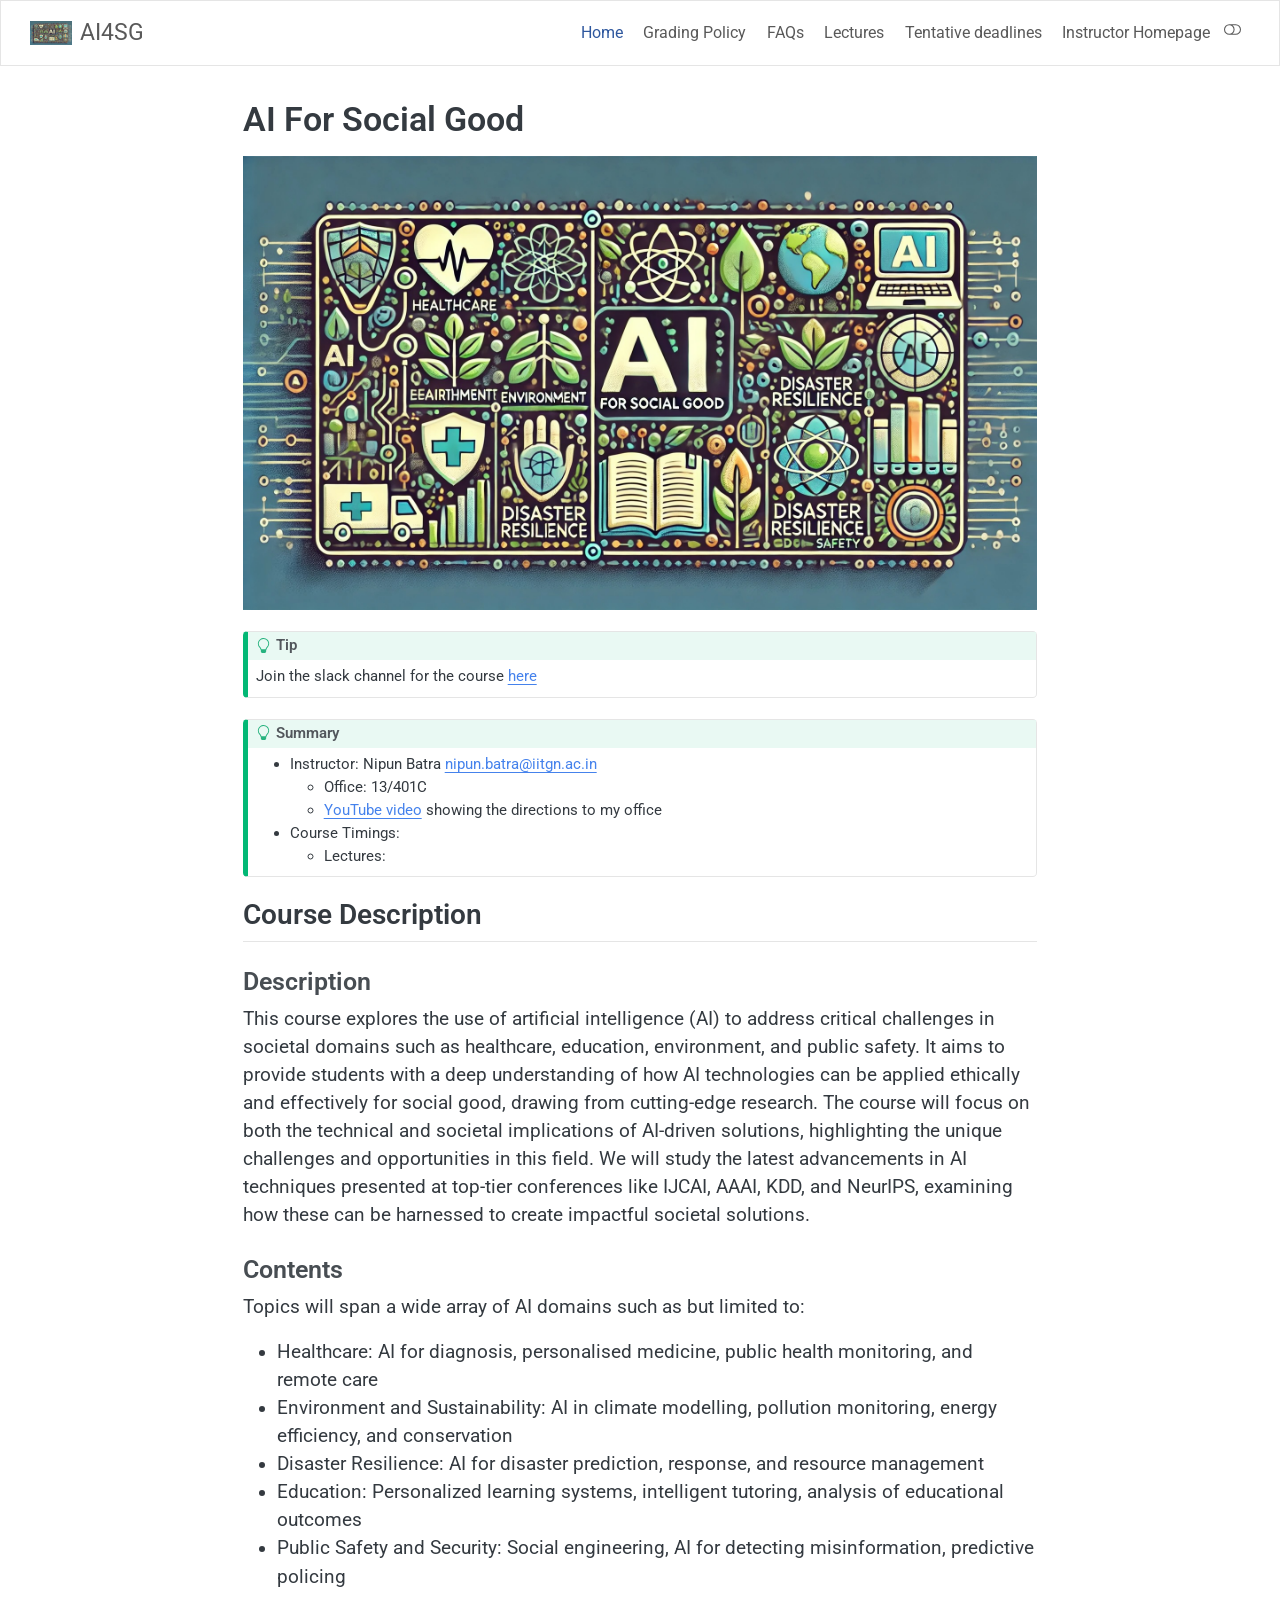
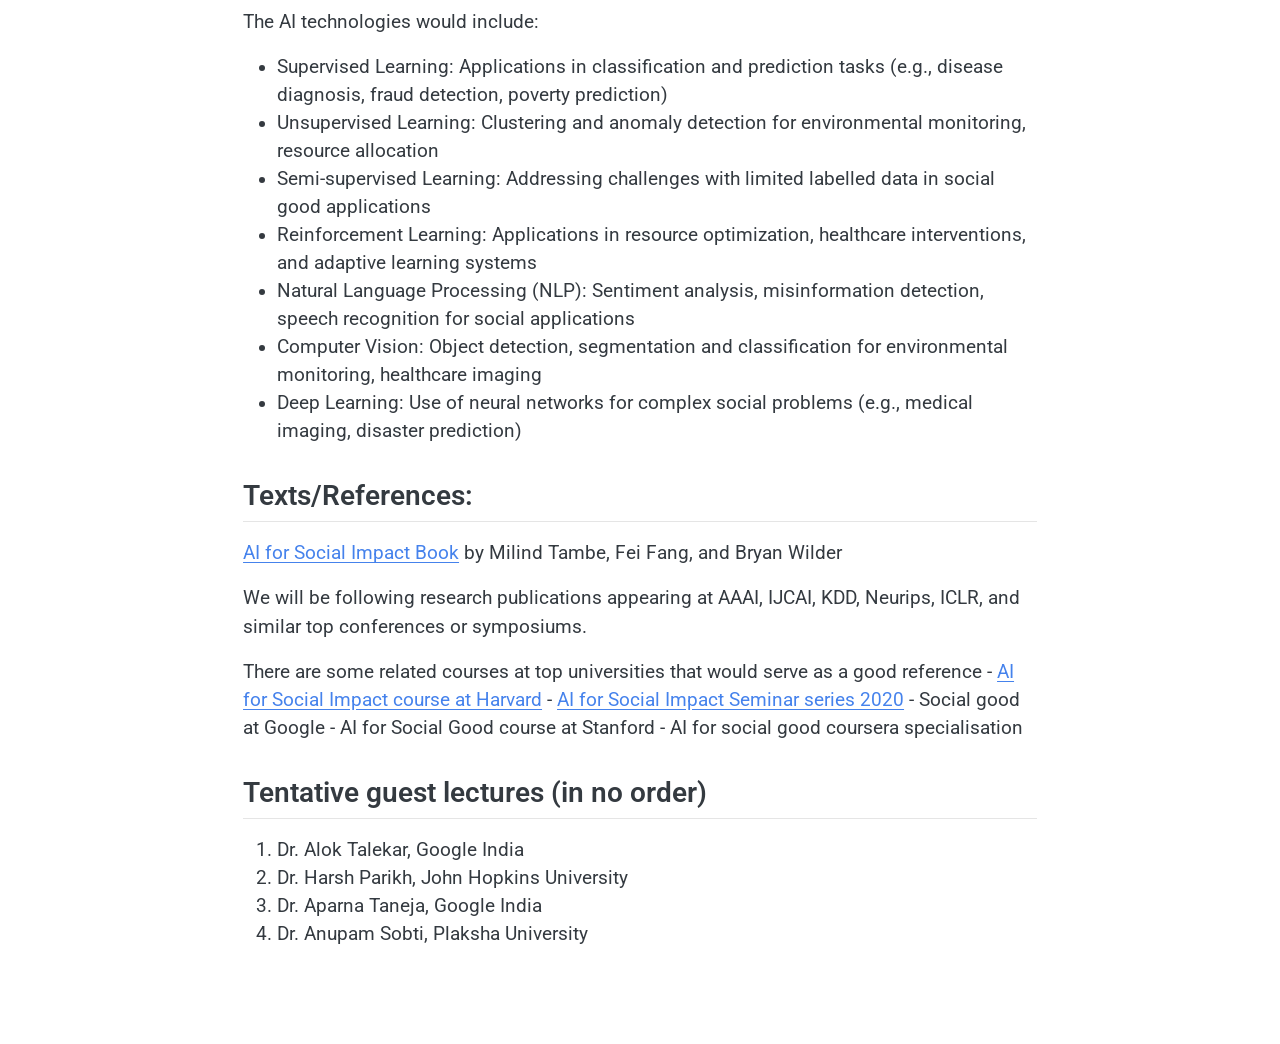
==== commit 8eff37d4: "Built site for gh-pages" ====
--- a/index.html
+++ b/index.html
@@ -2,7 +2,7 @@
 <html xmlns="http://www.w3.org/1999/xhtml" lang="en" xml:lang="en"><head>
 
 <meta charset="utf-8">
-<meta name="generator" content="quarto-1.6.39">
+<meta name="generator" content="quarto-1.6.40">
 
 <meta name="viewport" content="width=device-width, initial-scale=1.0, user-scalable=yes">
 
@@ -36,8 +36,8 @@
 <script src="site_libs/quarto-html/tippy.umd.min.js"></script>
 <script src="site_libs/quarto-html/anchor.min.js"></script>
 <link href="site_libs/quarto-html/tippy.css" rel="stylesheet">
-<link href="site_libs/quarto-html/quarto-syntax-highlighting-d3043699f4f525e226433170f63674df.css" rel="stylesheet" class="quarto-color-scheme" id="quarto-text-highlighting-styles">
-<link href="site_libs/quarto-html/quarto-syntax-highlighting-dark-d3043699f4f525e226433170f63674df.css" rel="prefetch" class="quarto-color-scheme quarto-color-alternate" id="quarto-text-highlighting-styles">
+<link href="site_libs/quarto-html/quarto-syntax-highlighting-ed04999718f06b735b1f8009dce43b94.css" rel="stylesheet" class="quarto-color-scheme" id="quarto-text-highlighting-styles">
+<link href="site_libs/quarto-html/quarto-syntax-highlighting-dark-ed04999718f06b735b1f8009dce43b94.css" rel="prefetch" class="quarto-color-scheme quarto-color-alternate" id="quarto-text-highlighting-styles">
 <script src="site_libs/bootstrap/bootstrap.min.js"></script>
 <link href="site_libs/bootstrap/bootstrap-icons.css" rel="stylesheet">
 <link href="site_libs/bootstrap/bootstrap-f8e4c7f545a57d7e258187145b178e3b.min.css" rel="stylesheet" append-hash="true" class="quarto-color-scheme" id="quarto-bootstrap" data-mode="light">
@@ -153,6 +153,19 @@
 
 
 <p><img src="images/logo.jpeg" class="img-fluid"></p>
+<div class="callout callout-style-default callout-tip callout-titled">
+<div class="callout-header d-flex align-content-center">
+<div class="callout-icon-container">
+<i class="callout-icon"></i>
+</div>
+<div class="callout-title-container flex-fill">
+Tip
+</div>
+</div>
+<div class="callout-body-container callout-body">
+<p>Join the slack channel for the course <a href="https://join.slack.com/t/aisg25/shared_invite/zt-2x40x4807-FnV~CCni2CzyrV~eXloG_A">here</a></p>
+</div>
+</div>
 <div class="callout callout-style-default callout-tip callout-titled">
 <div class="callout-header d-flex align-content-center">
 <div class="callout-icon-container">
--- a/site_libs/quarto-html/quarto-syntax-highlighting-ed04999718f06b735b1f8009dce43b94.css
+++ b/site_libs/quarto-html/quarto-syntax-highlighting-ed04999718f06b735b1f8009dce43b94.css
@@ -0,0 +1,205 @@
+/* quarto syntax highlight colors */
+:root {
+  --quarto-hl-ot-color: #ffa07a;
+  --quarto-hl-at-color: #ffd700;
+  --quarto-hl-ss-color: #abe338;
+  --quarto-hl-an-color: #d4d0ab;
+  --quarto-hl-fu-color: #ffd700;
+  --quarto-hl-st-color: #abe338;
+  --quarto-hl-cf-color: #ffa07a;
+  --quarto-hl-op-color: #00e0e0;
+  --quarto-hl-er-color: #dcc6e0;
+  --quarto-hl-bn-color: #dcc6e0;
+  --quarto-hl-al-color: #dcc6e0;
+  --quarto-hl-va-color: #f5ab35;
+  --quarto-hl-bu-color: #f5ab35;
+  --quarto-hl-ex-color: #ffd700;
+  --quarto-hl-pp-color: #dcc6e0;
+  --quarto-hl-in-color: #d4d0ab;
+  --quarto-hl-vs-color: #abe338;
+  --quarto-hl-wa-color: #d4d0ab;
+  --quarto-hl-do-color: #d4d0ab;
+  --quarto-hl-im-color: #f8f8f2;
+  --quarto-hl-ch-color: #abe338;
+  --quarto-hl-dt-color: #dcc6e0;
+  --quarto-hl-fl-color: #f5ab35;
+  --quarto-hl-co-color: #d4d0ab;
+  --quarto-hl-cv-color: #d4d0ab;
+  --quarto-hl-cn-color: #ffa07a;
+  --quarto-hl-sc-color: #00e0e0;
+  --quarto-hl-dv-color: #dcc6e0;
+  --quarto-hl-kw-color: #ffa07a;
+}
+
+/* other quarto variables */
+:root {
+  --quarto-font-monospace: SFMono-Regular, Menlo, Monaco, Consolas, "Liberation Mono", "Courier New", monospace;
+}
+
+pre > code.sourceCode > span {
+  color: #f8f8f2;
+}
+
+code span {
+  color: #f8f8f2;
+}
+
+code.sourceCode > span {
+  color: #f8f8f2;
+}
+
+div.sourceCode,
+div.sourceCode pre.sourceCode {
+  color: #f8f8f2;
+}
+
+code span.ot {
+  color: #ffa07a;
+  font-style: inherit;
+}
+
+code span.at {
+  color: #ffd700;
+  font-style: inherit;
+}
+
+code span.ss {
+  color: #abe338;
+  font-style: inherit;
+}
+
+code span.an {
+  color: #d4d0ab;
+  font-style: inherit;
+}
+
+code span.fu {
+  color: #ffd700;
+  font-style: inherit;
+}
+
+code span.st {
+  color: #abe338;
+  font-style: inherit;
+}
+
+code span.cf {
+  color: #ffa07a;
+  font-style: inherit;
+}
+
+code span.op {
+  color: #00e0e0;
+  font-style: inherit;
+}
+
+code span.er {
+  color: #dcc6e0;
+  font-style: inherit;
+}
+
+code span.bn {
+  color: #dcc6e0;
+  font-style: inherit;
+}
+
+code span.al {
+  color: #dcc6e0;
+  font-style: inherit;
+}
+
+code span.va {
+  color: #f5ab35;
+  font-style: inherit;
+}
+
+code span.bu {
+  color: #f5ab35;
+  font-style: inherit;
+}
+
+code span.ex {
+  color: #ffd700;
+  font-style: inherit;
+}
+
+code span.pp {
+  color: #dcc6e0;
+  font-style: inherit;
+}
+
+code span.in {
+  color: #d4d0ab;
+  font-style: inherit;
+}
+
+code span.vs {
+  color: #abe338;
+  font-style: inherit;
+}
+
+code span.wa {
+  color: #d4d0ab;
+  font-style: italic;
+}
+
+code span.do {
+  color: #d4d0ab;
+  font-style: italic;
+}
+
+code span.im {
+  color: #f8f8f2;
+  font-style: inherit;
+}
+
+code span.ch {
+  color: #abe338;
+  font-style: inherit;
+}
+
+code span.dt {
+  color: #dcc6e0;
+  font-style: inherit;
+}
+
+code span.fl {
+  color: #f5ab35;
+  font-style: inherit;
+}
+
+code span.co {
+  color: #d4d0ab;
+  font-style: inherit;
+}
+
+code span.cv {
+  color: #d4d0ab;
+  font-style: italic;
+}
+
+code span.cn {
+  color: #ffa07a;
+  font-style: inherit;
+}
+
+code span.sc {
+  color: #00e0e0;
+  font-style: inherit;
+}
+
+code span.dv {
+  color: #dcc6e0;
+  font-style: inherit;
+}
+
+code span.kw {
+  color: #ffa07a;
+  font-style: inherit;
+}
+
+.prevent-inlining {
+  content: "</";
+}
+
+/*# sourceMappingURL=0a4243f65786dc29ac7c094ef23efbcb.css.map */
--- a/site_libs/quarto-html/quarto-syntax-highlighting-dark-ed04999718f06b735b1f8009dce43b94.css
+++ b/site_libs/quarto-html/quarto-syntax-highlighting-dark-ed04999718f06b735b1f8009dce43b94.css
@@ -0,0 +1,205 @@
+/* quarto syntax highlight colors */
+:root {
+  --quarto-hl-ot-color: #ffa07a;
+  --quarto-hl-at-color: #ffd700;
+  --quarto-hl-ss-color: #abe338;
+  --quarto-hl-an-color: #d4d0ab;
+  --quarto-hl-fu-color: #ffd700;
+  --quarto-hl-st-color: #abe338;
+  --quarto-hl-cf-color: #ffa07a;
+  --quarto-hl-op-color: #00e0e0;
+  --quarto-hl-er-color: #dcc6e0;
+  --quarto-hl-bn-color: #dcc6e0;
+  --quarto-hl-al-color: #dcc6e0;
+  --quarto-hl-va-color: #f5ab35;
+  --quarto-hl-bu-color: #f5ab35;
+  --quarto-hl-ex-color: #ffd700;
+  --quarto-hl-pp-color: #dcc6e0;
+  --quarto-hl-in-color: #d4d0ab;
+  --quarto-hl-vs-color: #abe338;
+  --quarto-hl-wa-color: #d4d0ab;
+  --quarto-hl-do-color: #d4d0ab;
+  --quarto-hl-im-color: #f8f8f2;
+  --quarto-hl-ch-color: #abe338;
+  --quarto-hl-dt-color: #dcc6e0;
+  --quarto-hl-fl-color: #f5ab35;
+  --quarto-hl-co-color: #d4d0ab;
+  --quarto-hl-cv-color: #d4d0ab;
+  --quarto-hl-cn-color: #ffa07a;
+  --quarto-hl-sc-color: #00e0e0;
+  --quarto-hl-dv-color: #dcc6e0;
+  --quarto-hl-kw-color: #ffa07a;
+}
+
+/* other quarto variables */
+:root {
+  --quarto-font-monospace: SFMono-Regular, Menlo, Monaco, Consolas, "Liberation Mono", "Courier New", monospace;
+}
+
+pre > code.sourceCode > span {
+  color: #f8f8f2;
+}
+
+code span {
+  color: #f8f8f2;
+}
+
+code.sourceCode > span {
+  color: #f8f8f2;
+}
+
+div.sourceCode,
+div.sourceCode pre.sourceCode {
+  color: #f8f8f2;
+}
+
+code span.ot {
+  color: #ffa07a;
+  font-style: inherit;
+}
+
+code span.at {
+  color: #ffd700;
+  font-style: inherit;
+}
+
+code span.ss {
+  color: #abe338;
+  font-style: inherit;
+}
+
+code span.an {
+  color: #d4d0ab;
+  font-style: inherit;
+}
+
+code span.fu {
+  color: #ffd700;
+  font-style: inherit;
+}
+
+code span.st {
+  color: #abe338;
+  font-style: inherit;
+}
+
+code span.cf {
+  color: #ffa07a;
+  font-style: inherit;
+}
+
+code span.op {
+  color: #00e0e0;
+  font-style: inherit;
+}
+
+code span.er {
+  color: #dcc6e0;
+  font-style: inherit;
+}
+
+code span.bn {
+  color: #dcc6e0;
+  font-style: inherit;
+}
+
+code span.al {
+  color: #dcc6e0;
+  font-style: inherit;
+}
+
+code span.va {
+  color: #f5ab35;
+  font-style: inherit;
+}
+
+code span.bu {
+  color: #f5ab35;
+  font-style: inherit;
+}
+
+code span.ex {
+  color: #ffd700;
+  font-style: inherit;
+}
+
+code span.pp {
+  color: #dcc6e0;
+  font-style: inherit;
+}
+
+code span.in {
+  color: #d4d0ab;
+  font-style: inherit;
+}
+
+code span.vs {
+  color: #abe338;
+  font-style: inherit;
+}
+
+code span.wa {
+  color: #d4d0ab;
+  font-style: italic;
+}
+
+code span.do {
+  color: #d4d0ab;
+  font-style: italic;
+}
+
+code span.im {
+  color: #f8f8f2;
+  font-style: inherit;
+}
+
+code span.ch {
+  color: #abe338;
+  font-style: inherit;
+}
+
+code span.dt {
+  color: #dcc6e0;
+  font-style: inherit;
+}
+
+code span.fl {
+  color: #f5ab35;
+  font-style: inherit;
+}
+
+code span.co {
+  color: #d4d0ab;
+  font-style: inherit;
+}
+
+code span.cv {
+  color: #d4d0ab;
+  font-style: italic;
+}
+
+code span.cn {
+  color: #ffa07a;
+  font-style: inherit;
+}
+
+code span.sc {
+  color: #00e0e0;
+  font-style: inherit;
+}
+
+code span.dv {
+  color: #dcc6e0;
+  font-style: inherit;
+}
+
+code span.kw {
+  color: #ffa07a;
+  font-style: inherit;
+}
+
+.prevent-inlining {
+  content: "</";
+}
+
+/*# sourceMappingURL=0a4243f65786dc29ac7c094ef23efbcb.css.map */
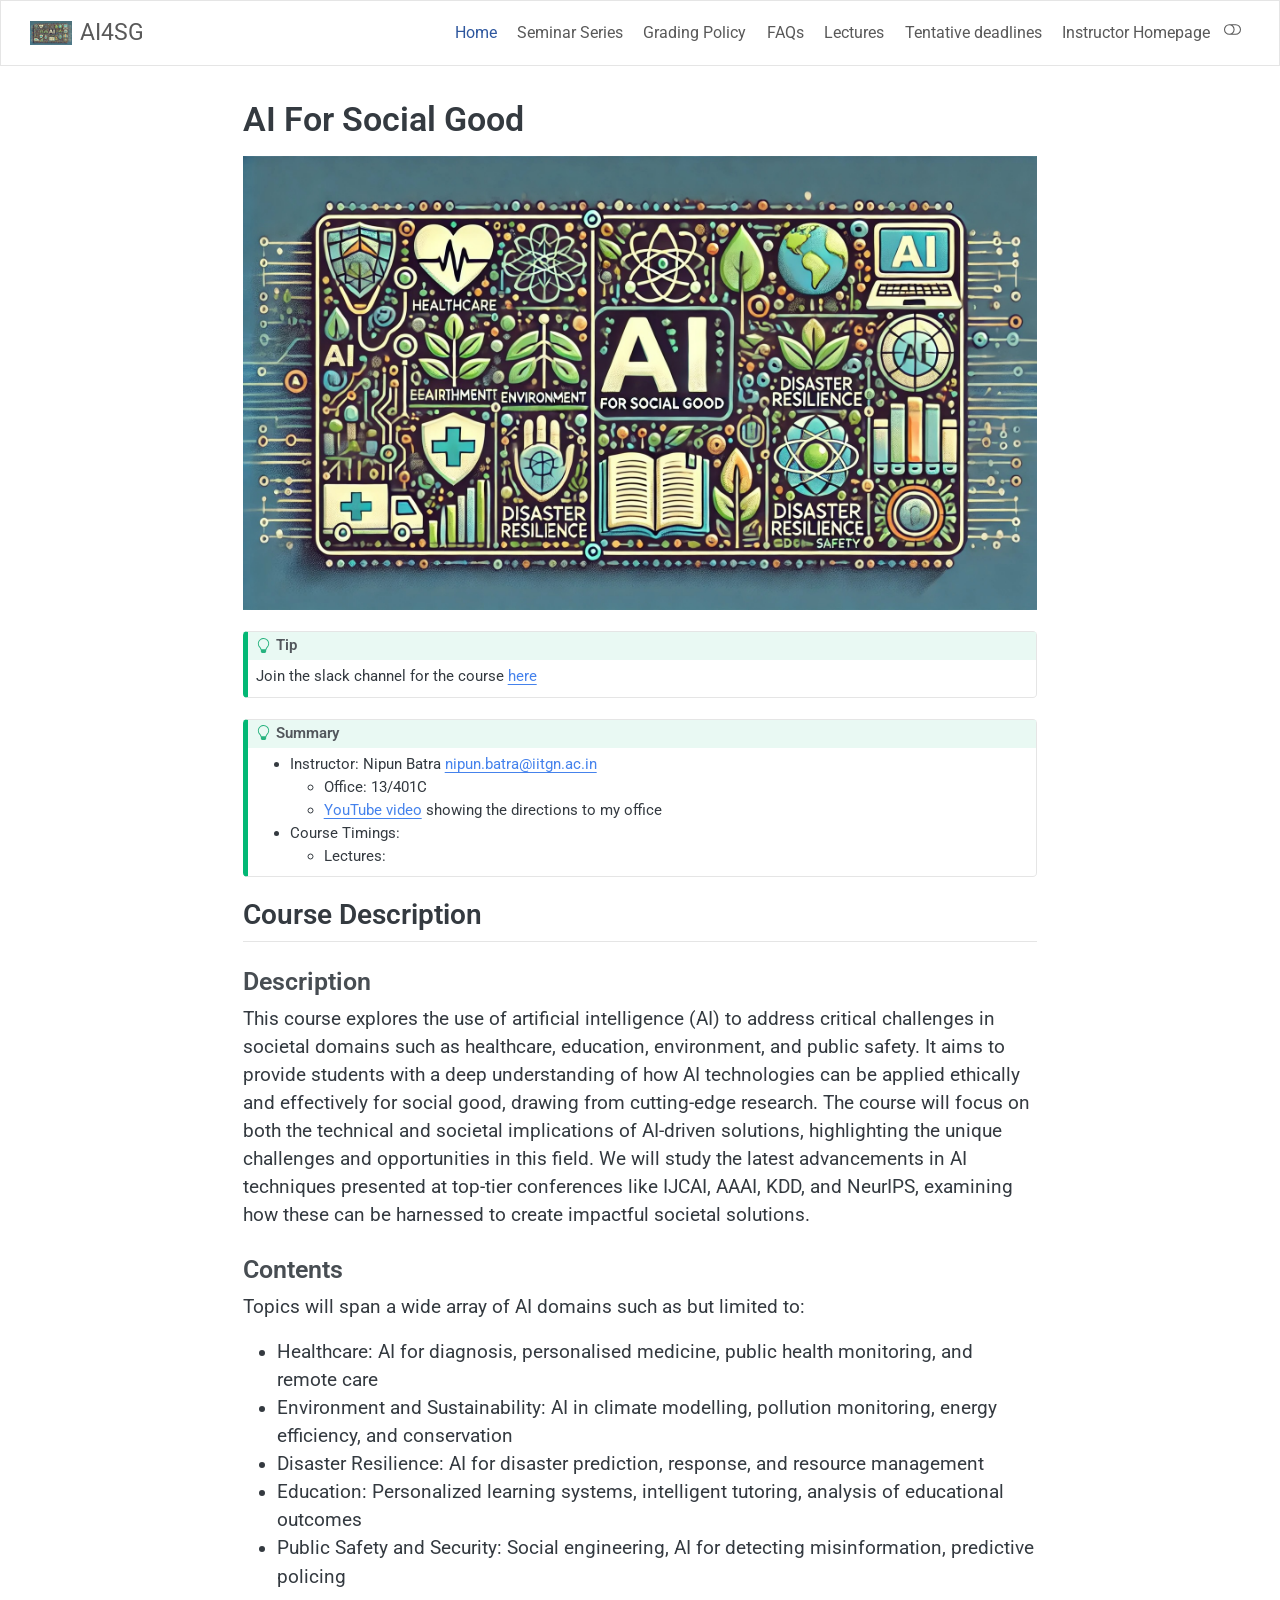
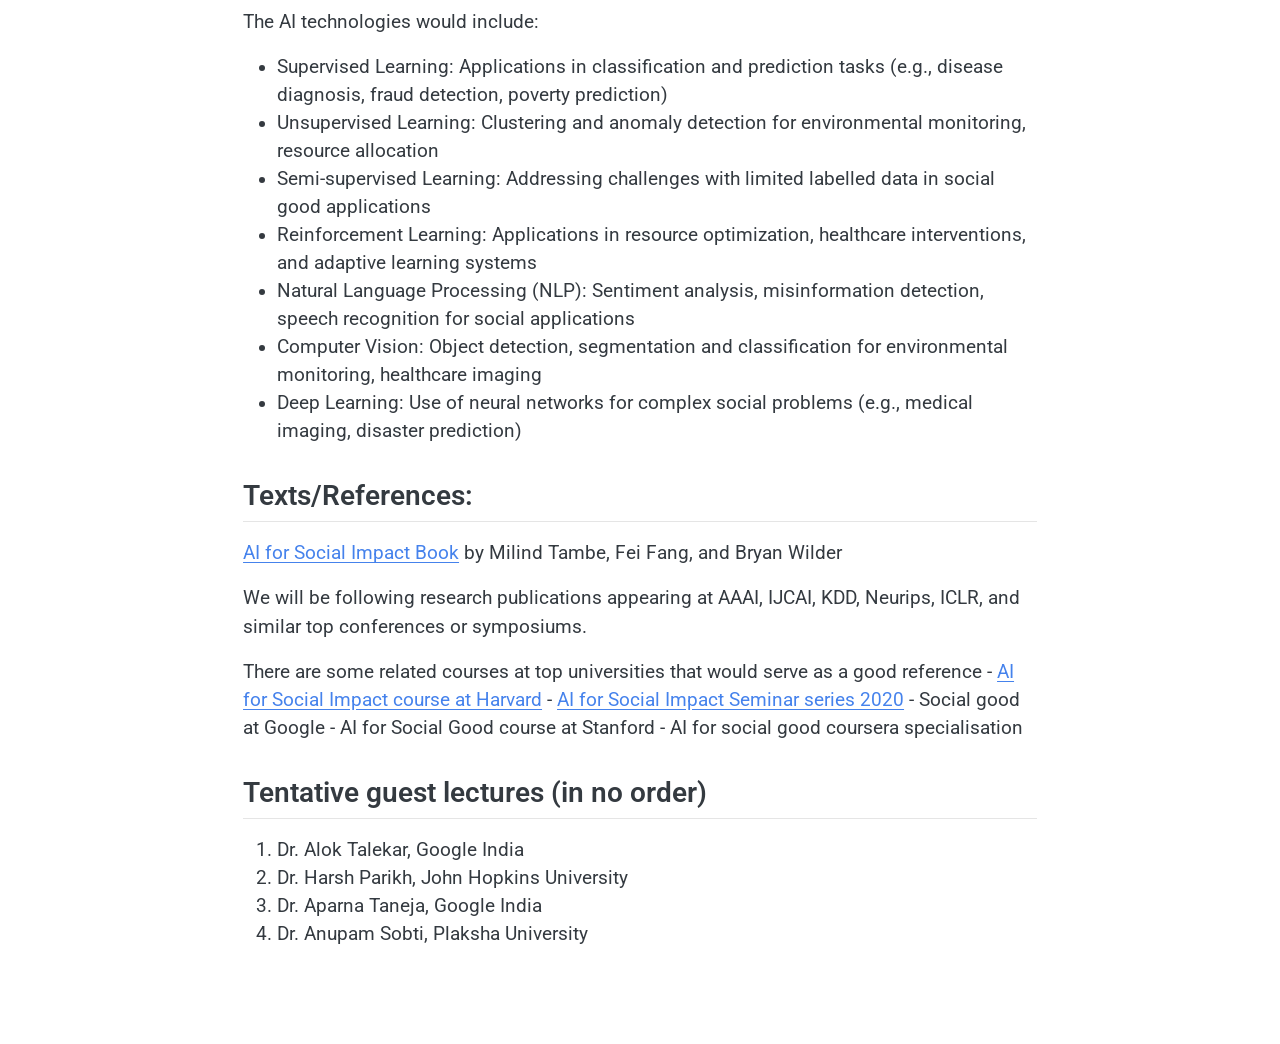
==== commit cd987acf: "Built site for gh-pages" ====
--- a/index.html
+++ b/index.html
@@ -40,8 +40,8 @@
 <link href="site_libs/quarto-html/quarto-syntax-highlighting-dark-ed04999718f06b735b1f8009dce43b94.css" rel="prefetch" class="quarto-color-scheme quarto-color-alternate" id="quarto-text-highlighting-styles">
 <script src="site_libs/bootstrap/bootstrap.min.js"></script>
 <link href="site_libs/bootstrap/bootstrap-icons.css" rel="stylesheet">
-<link href="site_libs/bootstrap/bootstrap-f8e4c7f545a57d7e258187145b178e3b.min.css" rel="stylesheet" append-hash="true" class="quarto-color-scheme" id="quarto-bootstrap" data-mode="light">
-<link href="site_libs/bootstrap/bootstrap-dark-7bcc4918cf1cea5e04707dadab71f7f6.min.css" rel="prefetch" append-hash="true" class="quarto-color-scheme quarto-color-alternate" id="quarto-bootstrap" data-mode="dark">
+<link href="site_libs/bootstrap/bootstrap-585f9b28a3bff899ea7d08e54cca70c1.min.css" rel="stylesheet" append-hash="true" class="quarto-color-scheme" id="quarto-bootstrap" data-mode="light">
+<link href="site_libs/bootstrap/bootstrap-dark-f414822f516a619e8338e94d2028feb5.min.css" rel="prefetch" append-hash="true" class="quarto-color-scheme quarto-color-alternate" id="quarto-bootstrap" data-mode="dark">
 <script id="quarto-search-options" type="application/json">{
   "location": "navbar",
   "copy-button": false,
@@ -96,6 +96,10 @@
   <li class="nav-item">
     <a class="nav-link active" href="./index.html" aria-current="page"> 
 <span class="menu-text">Home</span></a>
+  </li>  
+  <li class="nav-item">
+    <a class="nav-link" href="./seminar.html"> 
+<span class="menu-text">Seminar Series</span></a>
   </li>  
   <li class="nav-item">
     <a class="nav-link" href="./grading.html"> 
@@ -470,7 +474,7 @@
   }
     var localhostRegex = new RegExp(/^(?:http|https):\/\/localhost\:?[0-9]*\//);
     var mailtoRegex = new RegExp(/^mailto:/);
-      var filterRegex = new RegExp("https:\/\/nipunbatra\.github\.io\/aisg24\/");
+      var filterRegex = new RegExp("https:\/\/nipunbatra\.github\.io\/aisg25\/");
     var isInternal = (href) => {
         return filterRegex.test(href) || localhostRegex.test(href) || mailtoRegex.test(href);
     }
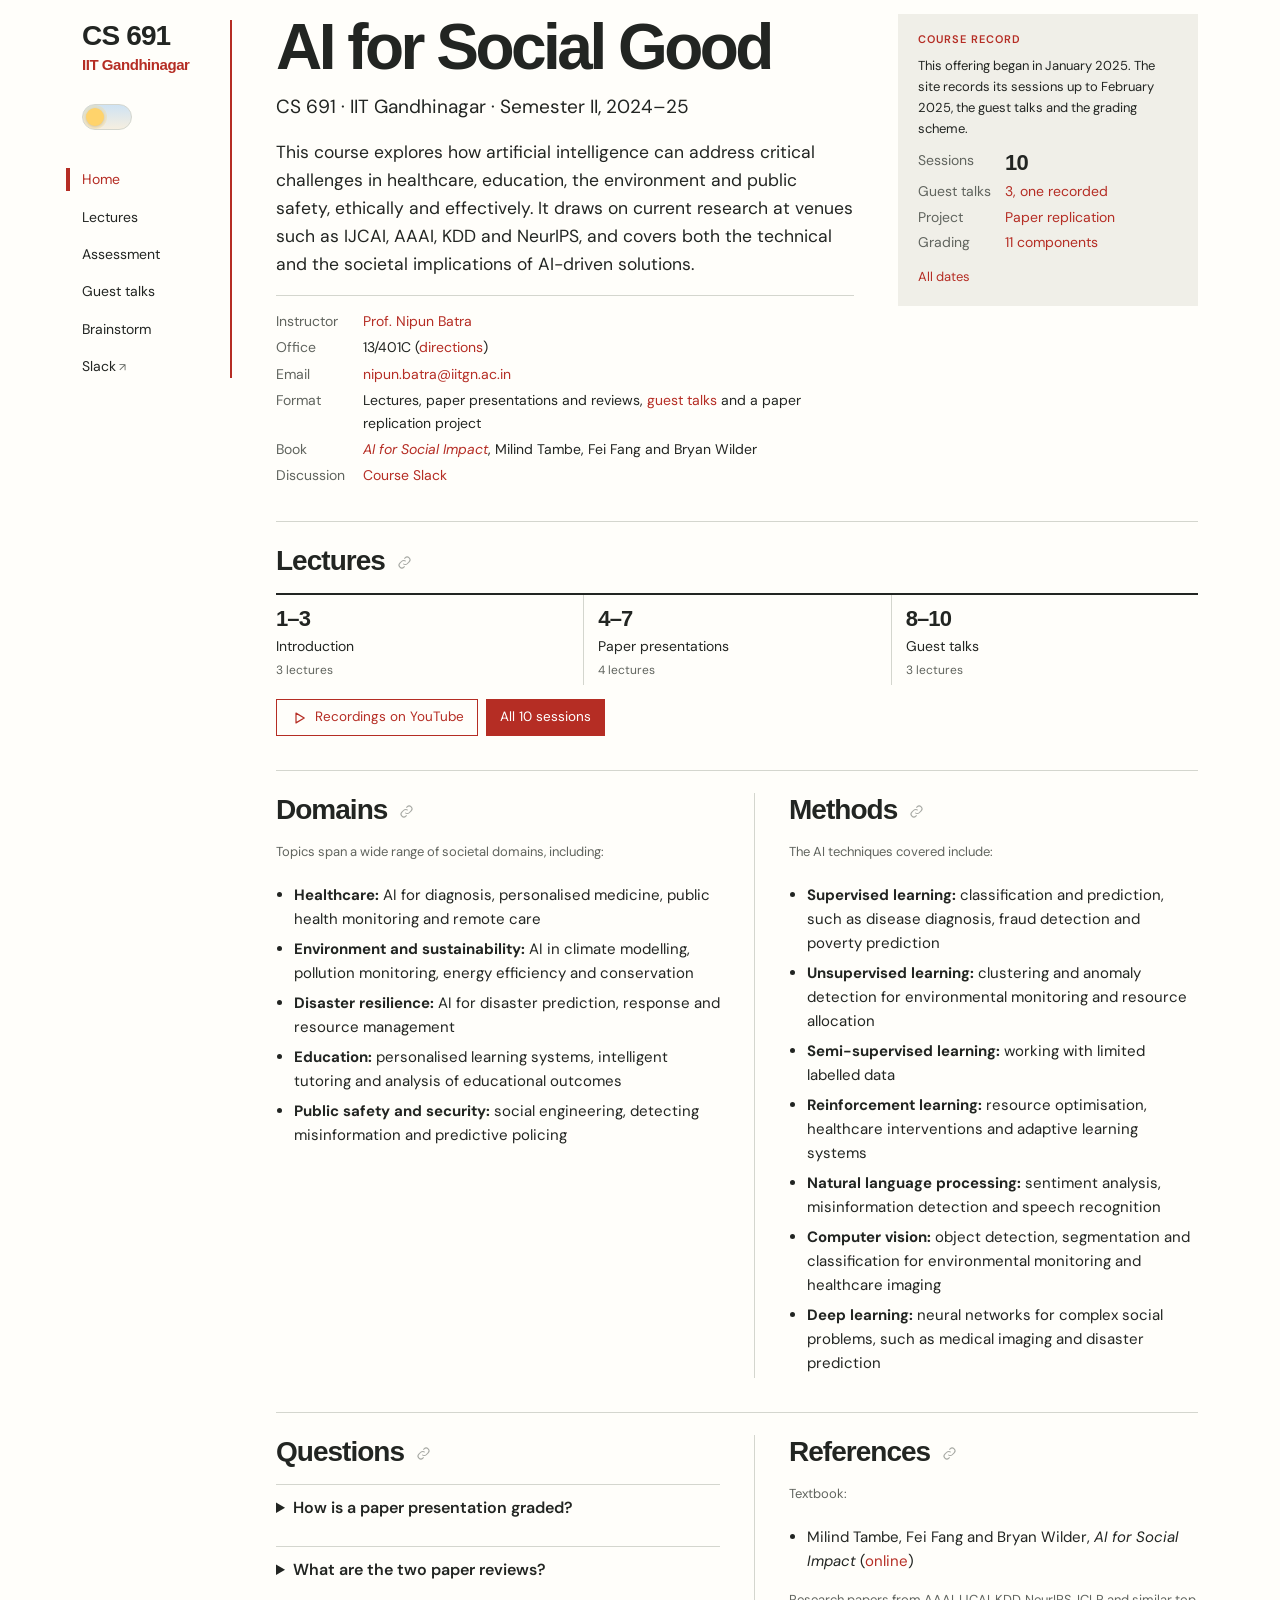
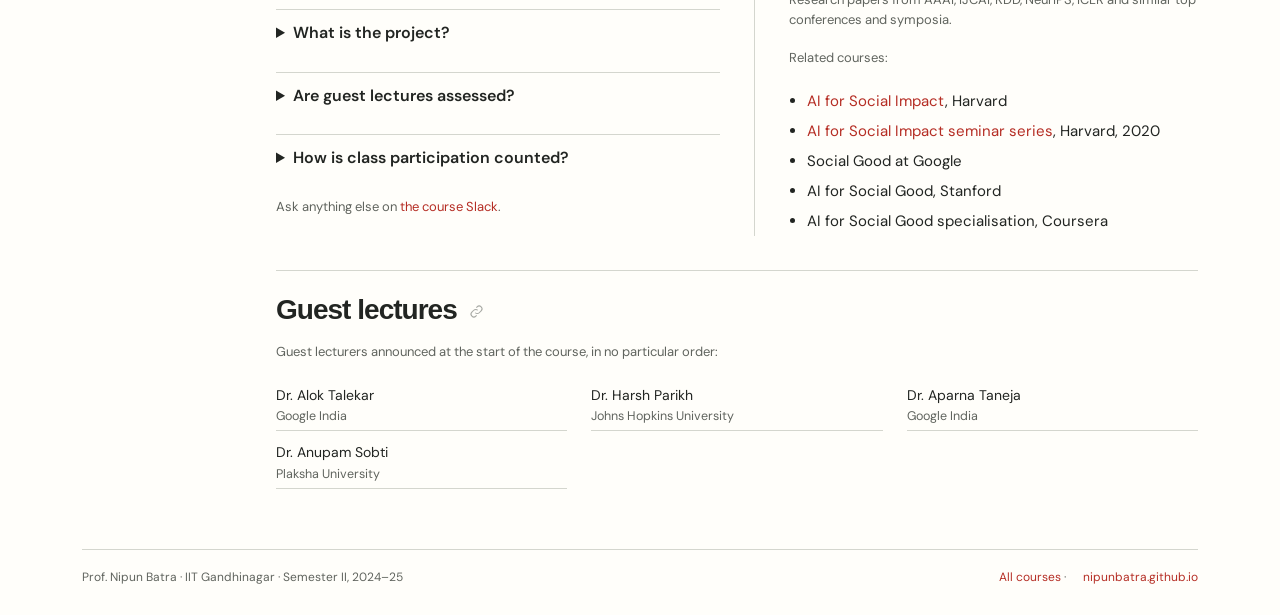
==== commit 08afb12c: "Built site for gh-pages" ====
--- a/index.html
+++ b/index.html
@@ -2,17 +2,24 @@
 <html xmlns="http://www.w3.org/1999/xhtml" lang="en" xml:lang="en"><head>
 
 <meta charset="utf-8">
-<meta name="generator" content="quarto-1.6.40">
+<meta name="generator" content="quarto-1.10.19">
 
 <meta name="viewport" content="width=device-width, initial-scale=1.0, user-scalable=yes">
 
-
-<title>AI For Social Good – AI4SG</title>
+<meta name="description" content="AI for Social Good at IIT Gandhinagar, Semester II 2024–25">
+
+<title>CS 691 · AI for Social Good</title>
 <style>
-code{white-space: pre-wrap;}
+/* Default styles provided by pandoc.
+** See https://pandoc.org/MANUAL.html#variables-for-html for config info.
+*/
 span.smallcaps{font-variant: small-caps;}
-div.columns{display: flex; gap: min(4vw, 1.5em);}
-div.column{flex: auto; overflow-x: auto;}
+div.columns{display: flex; gap: 1.5em;}
+div.column{flex: auto;}
+@media screen {
+div.columns{gap: min(4vw, 1.5em);}
+div.column{overflow-x: auto;}
+}
 div.hanging-indent{margin-left: 1.5em; text-indent: -1.5em;}
 ul.task-list{list-style: none;}
 ul.task-list li input[type="checkbox"] {
@@ -24,37 +31,18 @@
 
 
 <script src="site_libs/quarto-nav/quarto-nav.js"></script>
-<script src="site_libs/quarto-nav/headroom.min.js"></script>
+<link href="./favicon.svg" rel="icon" type="image/svg+xml">
 <script src="site_libs/clipboard/clipboard.min.js"></script>
-<script src="site_libs/quarto-search/autocomplete.umd.js"></script>
-<script src="site_libs/quarto-search/fuse.min.js"></script>
-<script src="site_libs/quarto-search/quarto-search.js"></script>
-<meta name="quarto:offset" content="./">
-<link href="./images/logo.jpeg" rel="icon" type="image/jpeg">
-<script src="site_libs/quarto-html/quarto.js"></script>
+<script src="site_libs/quarto-html/quarto.js" type="module"></script>
+<script src="site_libs/quarto-html/tabsets/tabsets.js" type="module"></script>
 <script src="site_libs/quarto-html/popper.min.js"></script>
 <script src="site_libs/quarto-html/tippy.umd.min.js"></script>
-<script src="site_libs/quarto-html/anchor.min.js"></script>
 <link href="site_libs/quarto-html/tippy.css" rel="stylesheet">
-<link href="site_libs/quarto-html/quarto-syntax-highlighting-ed04999718f06b735b1f8009dce43b94.css" rel="stylesheet" class="quarto-color-scheme" id="quarto-text-highlighting-styles">
-<link href="site_libs/quarto-html/quarto-syntax-highlighting-dark-ed04999718f06b735b1f8009dce43b94.css" rel="prefetch" class="quarto-color-scheme quarto-color-alternate" id="quarto-text-highlighting-styles">
+<link href="site_libs/quarto-html/quarto-syntax-highlighting-bf27225e3a48a9273f3daa8f8e829971.css" rel="stylesheet" id="quarto-text-highlighting-styles">
 <script src="site_libs/bootstrap/bootstrap.min.js"></script>
 <link href="site_libs/bootstrap/bootstrap-icons.css" rel="stylesheet">
-<link href="site_libs/bootstrap/bootstrap-585f9b28a3bff899ea7d08e54cca70c1.min.css" rel="stylesheet" append-hash="true" class="quarto-color-scheme" id="quarto-bootstrap" data-mode="light">
-<link href="site_libs/bootstrap/bootstrap-dark-f414822f516a619e8338e94d2028feb5.min.css" rel="prefetch" append-hash="true" class="quarto-color-scheme quarto-color-alternate" id="quarto-bootstrap" data-mode="dark">
+<link href="site_libs/bootstrap/bootstrap-7ec72f452c5d4fd3a48841bf9c27c350.min.css" rel="stylesheet" append-hash="true" id="quarto-bootstrap" data-mode="light">
 <script id="quarto-search-options" type="application/json">{
-  "location": "navbar",
-  "copy-button": false,
-  "collapse-after": 3,
-  "panel-placement": "end",
-  "type": "overlay",
-  "limit": 50,
-  "keyboard-shortcut": [
-    "f",
-    "/",
-    "s"
-  ],
-  "show-item-context": false,
   "language": {
     "search-no-results-text": "No results",
     "search-matching-documents-text": "matching documents",
@@ -69,552 +57,539 @@
     "search-label": "Search"
   }
 }</script>
+<link rel="preconnect" href="https://fonts.googleapis.com">
+<link rel="preconnect" href="https://fonts.gstatic.com" crossorigin="">
+<link href="https://fonts.googleapis.com/css2?family=DM+Sans:opsz,wght@9..40,400;9..40,500;9..40,600;9..40,700&amp;display=swap" rel="stylesheet">
+<script>
+// Light and dark: follow the system unless the switch has saved a choice. Runs before the page paints.
+(() => {
+  const root = document.documentElement, key = 'aisg25-theme';
+  const mq = window.matchMedia ? matchMedia('(prefers-color-scheme: dark)') : { matches: false };
+  const get = () => { try { return localStorage.getItem(key); } catch { return null; } };
+  const set = v => { try { v ? localStorage.setItem(key, v) : localStorage.removeItem(key); } catch {} };
+  function apply() {
+    const t = get();
+    if (t === 'light' || t === 'dark') root.setAttribute('data-theme', t); else root.removeAttribute('data-theme');
+    const dark = t === 'light' || t === 'dark' ? t === 'dark' : mq.matches;
+    root.setAttribute('data-bs-theme', dark ? 'dark' : 'light');
+    document.querySelectorAll('.mode').forEach(b => {
+      b.setAttribute('aria-checked', String(dark));
+      b.setAttribute('aria-label', dark ? 'Switch to light mode' : 'Switch to dark mode');
+      b.title = b.getAttribute('aria-label');
+    });
+    return dark;
+  }
+  apply();
+  if (mq.addEventListener) mq.addEventListener('change', apply);
+  window.addEventListener('storage', e => { if (e.key === key) apply(); });
+  document.addEventListener('DOMContentLoaded', () => {
+    apply();
+    document.querySelectorAll('.mode').forEach(b => b.addEventListener('click', () => {
+      const dark = b.getAttribute('aria-checked') !== 'true';
+      // A choice that matches the system clears the override, so the site keeps following the system.
+      set(dark === mq.matches ? null : (dark ? 'dark' : 'light'));
+      apply();
+    }));
+  });
+})();
+</script>
 
 
 </head>
 
-<body class="nav-fixed fullcontent">
+<body class="dl wide fullcontent quarto-light">
 
 <div id="quarto-search-results"></div>
-  <header id="quarto-header" class="headroom fixed-top">
-    <nav class="navbar navbar-expand-lg " data-bs-theme="dark">
-      <div class="navbar-container container-fluid">
-      <div class="navbar-brand-container mx-auto">
-    <a href="./index.html" class="navbar-brand navbar-brand-logo">
-    <img src="./images/logo.jpeg" alt="" class="navbar-logo">
-    </a>
-    <a class="navbar-brand" href="./index.html">
-    <span class="navbar-title">AI4SG</span>
-    </a>
-  </div>
-            <div id="quarto-search" class="" title="Search"></div>
-          <button class="navbar-toggler" type="button" data-bs-toggle="collapse" data-bs-target="#navbarCollapse" aria-controls="navbarCollapse" role="menu" aria-expanded="false" aria-label="Toggle navigation" onclick="if (window.quartoToggleHeadroom) { window.quartoToggleHeadroom(); }">
-  <span class="navbar-toggler-icon"></span>
-</button>
-          <div class="collapse navbar-collapse" id="navbarCollapse">
-            <ul class="navbar-nav navbar-nav-scroll ms-auto">
-  <li class="nav-item">
-    <a class="nav-link active" href="./index.html" aria-current="page"> 
-<span class="menu-text">Home</span></a>
-  </li>  
-  <li class="nav-item">
-    <a class="nav-link" href="./seminar.html"> 
-<span class="menu-text">Seminar Series</span></a>
-  </li>  
-  <li class="nav-item">
-    <a class="nav-link" href="./grading.html"> 
-<span class="menu-text">Grading Policy</span></a>
-  </li>  
-  <li class="nav-item">
-    <a class="nav-link" href="./faq.html"> 
-<span class="menu-text">FAQs</span></a>
-  </li>  
-  <li class="nav-item">
-    <a class="nav-link" href="./schedule.html"> 
-<span class="menu-text">Lectures</span></a>
-  </li>  
-  <li class="nav-item">
-    <a class="nav-link" href="./tentative.html"> 
-<span class="menu-text">Tentative deadlines</span></a>
-  </li>  
-  <li class="nav-item">
-    <a class="nav-link" href="https://nipunbatra.github.io"> 
-<span class="menu-text">Instructor Homepage</span></a>
-  </li>  
-</ul>
-          </div> <!-- /navcollapse -->
-            <div class="quarto-navbar-tools">
-  <a href="" class="quarto-color-scheme-toggle quarto-navigation-tool  px-1" onclick="window.quartoToggleColorScheme(); return false;" title="Toggle dark mode"><i class="bi"></i></a>
-</div>
-      </div> <!-- /container-fluid -->
-    </nav>
-</header>
 <!-- content -->
-<div id="quarto-content" class="quarto-container page-columns page-rows-contents page-layout-article page-navbar">
+<div id="quarto-content" class="quarto-container page-columns page-rows-contents page-layout-article">
 <!-- sidebar -->
 <!-- margin-sidebar -->
     
 <!-- main -->
-<main class="content" id="quarto-document-content">
-
-<header id="title-block-header" class="quarto-title-block default">
-<div class="quarto-title">
-<h1 class="title">AI For Social Good</h1>
+<main class="content page-columns page-full" id="quarto-document-content"><header id="title-block-header" class="quarto-title-block"></header>
+<aside class="rail">
+  <a class="code" href="./index.html" data-page="index.html">CS 691</a>
+  <span class="inst">IIT Gandhinagar</span>
+  <div class="appearance"><button type="button" class="mode" role="switch" aria-checked="false" aria-label="Switch to dark mode"><span class="sky"></span><span class="stars"><b style="left:9px;top:6px"></b><b style="left:15px;top:15px"></b><b style="left:5px;top:17px"></b></span><span class="knob"></span></button></div>
+  <nav aria-label="Course">
+    <a href="./index.html" data-page="index.html">Home</a>
+    <a href="./schedule.html" data-page="schedule.html">Lectures</a>
+    <a href="./assessment.html" data-page="assessment.html">Assessment</a>
+    <a href="./seminar.html" data-page="seminar.html">Guest talks</a>
+    <a href="./brainstorm.html" data-page="brainstorm.html">Brainstorm</a>
+    <a class="ext" href="https://join.slack.com/t/aisg25/shared_invite/zt-2x40x4807-FnV~CCni2CzyrV~eXloG_A" target="_blank" rel="noopener noreferrer">Slack</a>
+  </nav>
+</aside>
+<script>document.body.prepend(document.currentScript.previousElementSibling);</script>
+
+
+
+
+<div class="top">
+<div class="top-main">
+<span hidden=""></span><!-- keeps Quarto from moving the h1 into its own title block -->
+<h1 class="h1">AI for Social Good</h1>
+<p class="role">CS 691 · IIT Gandhinagar · Semester II, 2024–25</p>
+<p class="lede" style="margin-top:18px">This course explores how artificial intelligence can address critical challenges in healthcare, education, the environment and public safety, ethically and effectively. It draws on current research at venues such as IJCAI, AAAI, KDD and NeurIPS, and covers both the technical and the societal implications of AI-driven solutions.</p>
+<dl class="facts">
+  <dt>Instructor</dt><dd><a href="https://nipunbatra.github.io">Prof. Nipun Batra</a></dd>
+  <dt>Office</dt><dd>13/401C (<a href="https://www.youtube.com/shorts/FmCbCkJQN1g">directions</a>)</dd>
+  <dt>Email</dt><dd><a href="mailto:nipun.batra@iitgn.ac.in">nipun.batra@iitgn.ac.in</a></dd>
+  <dt>Format</dt><dd>Lectures, paper presentations and reviews, <a href="seminar.html">guest talks</a> and a paper replication project</dd>
+  <dt>Book</dt><dd><a href="https://ai4sibook.org"><i>AI for Social Impact</i></a>, Milind Tambe, Fei Fang and Bryan Wilder</dd>
+  <dt>Discussion</dt><dd><a href="https://join.slack.com/t/aisg25/shared_invite/zt-2x40x4807-FnV~CCni2CzyrV~eXloG_A">Course Slack</a></dd>
+</dl>
 </div>
-
-
-
-<div class="quarto-title-meta">
-
-    
-  
-    
-  </div>
-  
-
-
-</header>
-
-
-<p><img src="images/logo.jpeg" class="img-fluid"></p>
-<div class="callout callout-style-default callout-tip callout-titled">
-<div class="callout-header d-flex align-content-center">
-<div class="callout-icon-container">
-<i class="callout-icon"></i>
-</div>
-<div class="callout-title-container flex-fill">
-Tip
+<div class="next" aria-labelledby="record-h">
+<span class="label" id="record-h">Course record</span>
+<p class="small" style="margin:0 0 12px">This offering began in January 2025. The site records its sessions up to February 2025, the guest talks and the grading scheme.</p>
+<dl>
+  <dt>Sessions</dt><dd><span class="stat">10</span></dd>
+  <dt>Guest talks</dt><dd><a href="seminar.html">3, one recorded</a></dd>
+  <dt>Project</dt><dd><a href="assessment.html#project">Paper replication</a></dd>
+  <dt>Grading</dt><dd><a href="assessment.html#grading">11 components</a></dd>
+</dl>
+<p class="all"><a href="assessment.html#dates">All dates</a></p>
 </div>
 </div>
-<div class="callout-body-container callout-body">
-<p>Join the slack channel for the course <a href="https://join.slack.com/t/aisg25/shared_invite/zt-2x40x4807-FnV~CCni2CzyrV~eXloG_A">here</a></p>
+<section class="rule-top" id="lectures"><h2>Lectures</h2>
+<ul class="modules c3">
+  <li><span class="r">1–3</span><a href="schedule.html#introduction">Introduction</a><span class="c">3 lectures</span></li>
+  <li><span class="r">4–7</span><a href="schedule.html#paper-presentations">Paper presentations</a><span class="c">4 lectures</span></li>
+  <li><span class="r">8–10</span><a href="schedule.html#guest-talks">Guest talks</a><span class="c">3 lectures</span></li>
+</ul>
+<div class="playlists">
+  <a class="btn ib" href="https://www.youtube.com/@SustainabilityLab-SL" target="_blank" rel="noopener noreferrer"><svg class="ic ic-recording" viewbox="0 0 24 24" aria-hidden="true"><path d="M8 5.5v13l11-6.5z"></path></svg>Recordings on YouTube</a>
+  <a class="btn solid" href="schedule.html">All 10 sessions</a>
 </div>
-</div>
-<div class="callout callout-style-default callout-tip callout-titled">
-<div class="callout-header d-flex align-content-center">
-<div class="callout-icon-container">
-<i class="callout-icon"></i>
-</div>
-<div class="callout-title-container flex-fill">
-Summary
-</div>
-</div>
-<div class="callout-body-container callout-body">
-<ul>
-<li>Instructor: Nipun Batra <a href="mailto:nipun.batra@iitgn.ac.in" class="email">nipun.batra@iitgn.ac.in</a>
-<ul>
-<li>Office: 13/401C</li>
-<li><a href="https://www.youtube.com/shorts/FmCbCkJQN1g">YouTube video</a> showing the directions to my office</li>
-</ul></li>
-<li>Course Timings:
-<ul>
-<li>Lectures:</li>
-</ul></li>
-</ul>
-</div>
-</div>
-<section id="course-description" class="level2">
-<h2 class="anchored" data-anchor-id="course-description">Course Description</h2>
-<section id="description" class="level3">
-<h3 class="anchored" data-anchor-id="description">Description</h3>
-<p>This course explores the use of artificial intelligence (AI) to address critical challenges in societal domains such as healthcare, education, environment, and public safety. It aims to provide students with a deep understanding of how AI technologies can be applied ethically and effectively for social good, drawing from cutting-edge research. The course will focus on both the technical and societal implications of AI-driven solutions, highlighting the unique challenges and opportunities in this field. We will study the latest advancements in AI techniques presented at top-tier conferences like IJCAI, AAAI, KDD, and NeurIPS, examining how these can be harnessed to create impactful societal solutions.</p>
 </section>
-<section id="contents" class="level3">
-<h3 class="anchored" data-anchor-id="contents">Contents</h3>
-<p>Topics will span a wide array of AI domains such as but limited to:</p>
-<ul>
-<li>Healthcare: AI for diagnosis, personalised medicine, public health monitoring, and remote care</li>
-<li>Environment and Sustainability: AI in climate modelling, pollution monitoring, energy efficiency, and conservation</li>
-<li>Disaster Resilience: AI for disaster prediction, response, and resource management</li>
-<li>Education: Personalized learning systems, intelligent tutoring, analysis of educational outcomes</li>
-<li>Public Safety and Security: Social engineering, AI for detecting misinformation, predictive policing</li>
-</ul>
-<p>The AI technologies would include:</p>
-<ul>
-<li>Supervised Learning: Applications in classification and prediction tasks (e.g., disease diagnosis, fraud detection, poverty prediction)</li>
-<li>Unsupervised Learning: Clustering and anomaly detection for environmental monitoring, resource allocation</li>
-<li>Semi-supervised Learning: Addressing challenges with limited labelled data in social good applications</li>
-<li>Reinforcement Learning: Applications in resource optimization, healthcare interventions, and adaptive learning systems</li>
-<li>Natural Language Processing (NLP): Sentiment analysis, misinformation detection, speech recognition for social applications</li>
-<li>Computer Vision: Object detection, segmentation and classification for environmental monitoring, healthcare imaging</li>
-<li>Deep Learning: Use of neural networks for complex social problems (e.g., medical imaging, disaster prediction)</li>
+
+<div class="two rule-top" id="topics">
+<section id="domains"><h2>Domains</h2>
+<p class="small muted">Topics span a wide range of societal domains, including:</p>
+<ul class="refs">
+  <li><b>Healthcare:</b> AI for diagnosis, personalised medicine, public health monitoring and remote care</li>
+  <li><b>Environment and sustainability:</b> AI in climate modelling, pollution monitoring, energy efficiency and conservation</li>
+  <li><b>Disaster resilience:</b> AI for disaster prediction, response and resource management</li>
+  <li><b>Education:</b> personalised learning systems, intelligent tutoring and analysis of educational outcomes</li>
+  <li><b>Public safety and security:</b> social engineering, detecting misinformation and predictive policing</li>
 </ul>
 </section>
+<section id="methods"><h2>Methods</h2>
+<p class="small muted">The AI techniques covered include:</p>
+<ul class="refs">
+  <li><b>Supervised learning:</b> classification and prediction, such as disease diagnosis, fraud detection and poverty prediction</li>
+  <li><b>Unsupervised learning:</b> clustering and anomaly detection for environmental monitoring and resource allocation</li>
+  <li><b>Semi-supervised learning:</b> working with limited labelled data</li>
+  <li><b>Reinforcement learning:</b> resource optimisation, healthcare interventions and adaptive learning systems</li>
+  <li><b>Natural language processing:</b> sentiment analysis, misinformation detection and speech recognition</li>
+  <li><b>Computer vision:</b> object detection, segmentation and classification for environmental monitoring and healthcare imaging</li>
+  <li><b>Deep learning:</b> neural networks for complex social problems, such as medical imaging and disaster prediction</li>
+</ul>
 </section>
-<section id="textsreferences" class="level2">
-<h2 class="anchored" data-anchor-id="textsreferences">Texts/References:</h2>
-<p><a href="https://ai4sibook.org">AI for Social Impact Book</a> by Milind Tambe, Fei Fang, and Bryan Wilder</p>
-<p>We will be following research publications appearing at AAAI, IJCAI, KDD, Neurips, ICLR, and similar top conferences or symposiums.</p>
-<p>There are some related courses at top universities that would serve as a good reference - <a href="https://cs288.hsites.harvard.edu/">AI for Social Impact course at Harvard</a> - <a href="https://crcs.seas.harvard.edu/ai-social-impact-fall-2020">AI for Social Impact Seminar series 2020</a> - Social good at Google - AI for Social Good course at Stanford - AI for social good coursera specialisation</p>
+</div>
+
+<div class="two rule-top">
+<section id="faq"><h2>Questions</h2>
+<details class="q" id="presentation"><summary>How is a paper presentation graded?</summary><p>Each student gives a 20-minute presentation of a paper, graded by the instructor and by peers out of 10 marks: presentation quality (3), Q&amp;A (1), reasons to accept (2), reasons to reject (2) and explaining the approach (2). See <a href="assessment.html#presentation">Paper presentation</a>.</p></details>
+<details class="q" id="reviews"><summary>What are the two paper reviews?</summary><p>Review 1 (5 marks) is done in class and looks at the abstract, the introduction and fatal flaws. Review 2 (15 marks) is done at home on a review platform: everything in Review 1 plus a full AI paper review covering risks, ethics and datasets, informed by existing OpenReview reviews.</p></details>
+<details class="q" id="project"><summary>What is the project?</summary><p>Groups replicate a NeurIPS-like paper in a social good setting, for 35 marks over three evaluations: a proposal with a Gantt chart, a mid-project progress update and a final presentation. See <a href="assessment.html#project">Paper replication project</a>.</p></details>
+<details class="q" id="guest-lectures"><summary>Are guest lectures assessed?</summary><p>Yes. An in-class quiz on the guest lectures is worth 5 marks. The talks are listed on the <a href="seminar.html">Guest talks</a> page.</p></details>
+<details class="q" id="participation"><summary>How is class participation counted?</summary><p>One mark for each active class participation, up to 5 marks. Attendance is a separate 5 marks.</p></details>
+<p class="small muted" style="margin-top:12px">Ask anything else on <a href="https://join.slack.com/t/aisg25/shared_invite/zt-2x40x4807-FnV~CCni2CzyrV~eXloG_A">the course Slack</a>.</p>
 </section>
-<section id="tentative-guest-lectures-in-no-order" class="level2">
-<h2 class="anchored" data-anchor-id="tentative-guest-lectures-in-no-order">Tentative guest lectures (in no order)</h2>
-<ol type="1">
-<li>Dr.&nbsp;Alok Talekar, Google India</li>
-<li>Dr.&nbsp;Harsh Parikh, John Hopkins University</li>
-<li>Dr.&nbsp;Aparna Taneja, Google India</li>
-<li>Dr.&nbsp;Anupam Sobti, Plaksha University</li>
-</ol>
-
-
+<section id="references"><h2>References</h2>
+<p class="small muted">Textbook:</p>
+<ul class="refs">
+  <li>Milind Tambe, Fei Fang and Bryan Wilder, <i>AI for Social Impact</i> (<a href="https://ai4sibook.org">online</a>)</li>
+</ul>
+<p class="small muted" style="margin-top:14px">Research papers from AAAI, IJCAI, KDD, NeurIPS, ICLR and similar top conferences and symposia.</p>
+<p class="small muted" style="margin-top:14px">Related courses:</p>
+<ul class="refs">
+  <li><a href="https://cs288.hsites.harvard.edu/">AI for Social Impact</a>, Harvard</li>
+  <li><a href="https://crcs.seas.harvard.edu/ai-social-impact-fall-2020">AI for Social Impact seminar series</a>, Harvard, 2020</li>
+  <li>Social Good at Google</li>
+  <li>AI for Social Good, Stanford</li>
+  <li>AI for Social Good specialisation, Coursera</li>
+</ul>
 </section>
+</div>
+
+<section class="rule-top" id="people"><h2>Guest lectures</h2>
+<p class="small muted">Guest lecturers announced at the start of the course, in no particular order:</p>
+<ul class="people">
+  <li>Dr. Alok Talekar<span class="muted">Google India</span></li>
+  <li>Dr. Harsh Parikh<span class="muted">Johns Hopkins University</span></li>
+  <li>Dr. Aparna Taneja<span class="muted">Google India</span></li>
+  <li>Dr. Anupam Sobti<span class="muted">Plaksha University</span></li>
+</ul>
+</section>
+
+
 
 </main> <!-- /main -->
+<footer class="foot">
+  <span>Prof. Nipun Batra · IIT Gandhinagar · Semester II, 2024–25</span>
+  <span><a href="https://nipunbatra.github.io/teaching.html">All courses</a> · <a href="https://nipunbatra.github.io">nipunbatra.github.io</a></span>
+</footer>
+<script>document.body.append(document.currentScript.previousElementSibling);</script>
+<script>
+(() => {
+  // Mark the current page in the rail. Quarto writes the rail links relative to this page.
+  const home = document.querySelector('.rail a.code');
+  const root = home ? new URL(home.getAttribute('href'), location.href).pathname.replace(/[^/]*$/, '') : '/';
+  let rel = location.pathname.startsWith(root) ? location.pathname.slice(root.length) : '';
+  if (rel === '' || rel.endsWith('/')) rel += 'index.html';
+  else if (!/\.[a-z]+$/i.test(rel)) rel += '.html';
+  // A data-page ending in "/" marks a whole folder (for example Assignments/).
+  document.querySelectorAll('.rail nav a[data-page]').forEach(a => {
+    const p = a.dataset.page;
+    if (p.endsWith('/') ? rel.startsWith(p) : rel === p) a.setAttribute('aria-current', 'page');
+  });
+
+  // Copy-link buttons on section headings, lectures and assignment questions.
+  const LINK = '<svg viewBox="0 0 24 24" aria-hidden="true"><path d="M10 14a4.5 4.5 0 0 0 6.4 0l3-3a4.5 4.5 0 0 0-6.4-6.4l-1.2 1.2"/><path d="M14 10a4.5 4.5 0 0 0-6.4 0l-3 3a4.5 4.5 0 0 0 6.4 6.4l1.2-1.2"/></svg>';
+  document.querySelectorAll('main.content :is(h2, h3, h4)').forEach(h => {
+    if (h.closest('.next, .quarto-title-block, .callout, details') || h.querySelector('.anchor')) return;
+    const row = h.closest('tr[id]');
+    const sec = h.parentElement.tagName === 'SECTION' ? h.parentElement : h.closest('.mod');
+    const target = row || (sec && sec.id ? sec : null) || (h.id ? h : null);
+    if (!target) return;
+    const id = target.id;
+    const b = document.createElement('button');
+    b.type = 'button';
+    b.className = 'anchor';
+    b.title = 'Copy link';
+    b.setAttribute('aria-label', 'Copy link to ' + (row ? 'lecture ' + id.replace('lecture-', '') : h.textContent.trim()));
+    b.innerHTML = LINK + '<span class="done">Copied</span>';
+    b.addEventListener('click', () => {
+      const url = location.origin + location.pathname + '#' + id;
+      history.replaceState(null, '', '#' + id);
+      const done = () => { b.classList.add('copied'); setTimeout(() => b.classList.remove('copied'), 1600); };
+      if (navigator.clipboard) navigator.clipboard.writeText(url).then(done, () => {});
+    });
+    h.append(b);
+  });
+
+  // Contain wide tables in assignments and policies.
+  document.querySelectorAll('main.content table:not(.lt):not(.t)').forEach(table => {
+    if (table.parentElement.classList.contains('course-table-scroll')) return;
+    const wrapper = document.createElement('div');
+    wrapper.className = 'course-table-scroll';
+    wrapper.setAttribute('role', 'region');
+    wrapper.setAttribute('aria-label', 'Scrollable table');
+    wrapper.tabIndex = 0;
+    table.before(wrapper);
+    wrapper.append(table);
+    if (table.rows[0]?.cells.length <= 2) table.classList.add('course-table-compact');
+  });
+
+  // Dates: read the table in _dates.qmd ("08 Oct 26" or "08 Oct 26, 6:30 pm", IST), grey out the past,
+  // draw a Today line on Assessment and list what is coming up on Home.
+  const MONTHS = { Jan: 0, Feb: 1, Mar: 2, Apr: 3, May: 4, Jun: 5, Jul: 6, Aug: 7, Sep: 8, Oct: 9, Nov: 10, Dec: 11 };
+  const IST = 330 * 60000, DAY = 864e5;
+  const istDay = t => Math.floor((t + IST) / DAY);
+  const now = Date.now(), today = istDay(now);
+  const START = Date.UTC(2024, 11, 30) / DAY; // Monday of the first teaching week
+  function parse(text) {
+    const m = text.match(/(\d{1,2}) ([A-Z][a-z]{2}) (\d{2})(?:,\s*(\d{1,2}):(\d{2})\s*(am|pm))?/i);
+    if (!m) return null;
+    const [, d, mon, y, hh, mm, ap] = m;
+    const day = Date.UTC(2000 + +y, MONTHS[mon], +d) / DAY;
+    let end;
+    if (hh) end = Date.UTC(2000 + +y, MONTHS[mon], +d, (+hh % 12) + (ap.toLowerCase() === 'pm' ? 12 : 0), +mm) - IST;
+    else end = (day + 1) * DAY - IST - 1;
+    return { day, end, time: hh ? `${hh}:${mm} ${ap}` : '' };
+  }
+  const fmt = (day, opts) => new Date(day * DAY).toLocaleDateString('en-GB', Object.assign({ timeZone: 'UTC' }, opts));
+  document.querySelectorAll('.dates table').forEach(table => {
+    table.classList.add('t');
+    const rows = [...table.tBodies[0].rows].map(tr => ({ tr, when: parse(tr.cells[0].textContent) })).filter(r => r.when);
+    const box = table.closest('.next');
+    if (box) {
+      // Home: the next four dates, grouped by day.
+      const groups = [];
+      rows.filter(r => r.when.end >= now).forEach(r => {
+        const g = groups.find(x => x.day === r.when.day);
+        if (g) g.rows.push(r); else groups.push({ day: r.when.day, time: r.when.time, rows: [r] });
+      });
+      const ol = document.createElement('ol');
+      groups.slice(0, 4).forEach(g => {
+        const left = g.day - today;
+        const li = document.createElement('li');
+        if (left <= 3) li.className = 'hot';
+        const rel = left === 0 ? 'today' : left === 1 ? 'tomorrow' : `in ${left} days`;
+        li.innerHTML = `<span class="d">${fmt(g.day, { day: '2-digit', month: 'short' })}<small>${fmt(g.day, { weekday: 'short' })}${g.time ? ' ' + g.time : ''}<br>${rel}</small></span><span></span>`;
+        g.rows.forEach((r, i) => {
+          if (i) li.lastChild.append(document.createElement('br'));
+          const cell = r.tr.cells[1].cloneNode(true);
+          li.lastChild.append(...cell.childNodes);
+        });
+        ol.append(li);
+      });
+      if (!groups.length) ol.innerHTML = '<li><span></span><span>No more dates this semester.</span></li>';
+      table.closest('.dates').replaceWith(ol);
+      return;
+    }
+    // Assessment: grey out the past, mark this week, and draw the Today line.
+    let placed = false;
+    rows.forEach(({ tr, when }) => {
+      const past = when.end < now;
+      tr.classList.toggle('past', past);
+      const tag = document.createElement('td');
+      tag.className = 'tag';
+      if (!past && when.day - today <= 7) tag.innerHTML = '<span class="pill now">This week</span>';
+      tr.append(tag);
+      if (!past && !placed) {
+        placed = true;
+        const t = document.createElement('tr');
+        t.className = 'today';
+        const week = Math.floor((today - START) / 7) + 1;
+        t.innerHTML = `<td>Today, ${fmt(today, { day: '2-digit', month: 'short' })}</td><td colspan="2">${week >= 1 && week <= 17 ? 'Week ' + week : ''}</td>`;
+        tr.before(t);
+      }
+    });
+    const head = table.tHead?.rows[0];
+    if (head) head.append(document.createElement('th'));
+  });
+})();
+</script>
 <script id="quarto-html-after-body" type="application/javascript">
-window.document.addEventListener("DOMContentLoaded", function (event) {
-  const toggleBodyColorMode = (bsSheetEl) => {
-    const mode = bsSheetEl.getAttribute("data-mode");
-    const bodyEl = window.document.querySelector("body");
-    if (mode === "dark") {
-      bodyEl.classList.add("quarto-dark");
-      bodyEl.classList.remove("quarto-light");
-    } else {
-      bodyEl.classList.add("quarto-light");
-      bodyEl.classList.remove("quarto-dark");
-    }
-  }
-  const toggleBodyColorPrimary = () => {
-    const bsSheetEl = window.document.querySelector("link#quarto-bootstrap");
-    if (bsSheetEl) {
-      toggleBodyColorMode(bsSheetEl);
-    }
-  }
-  toggleBodyColorPrimary();  
-  const disableStylesheet = (stylesheets) => {
-    for (let i=0; i < stylesheets.length; i++) {
-      const stylesheet = stylesheets[i];
-      stylesheet.rel = 'prefetch';
-    }
-  }
-  const enableStylesheet = (stylesheets) => {
-    for (let i=0; i < stylesheets.length; i++) {
-      const stylesheet = stylesheets[i];
-      stylesheet.rel = 'stylesheet';
-    }
-  }
-  const manageTransitions = (selector, allowTransitions) => {
-    const els = window.document.querySelectorAll(selector);
-    for (let i=0; i < els.length; i++) {
-      const el = els[i];
-      if (allowTransitions) {
-        el.classList.remove('notransition');
-      } else {
-        el.classList.add('notransition');
-      }
-    }
-  }
-  const toggleGiscusIfUsed = (isAlternate, darkModeDefault) => {
-    const baseTheme = document.querySelector('#giscus-base-theme')?.value ?? 'light';
-    const alternateTheme = document.querySelector('#giscus-alt-theme')?.value ?? 'dark';
-    let newTheme = '';
-    if(darkModeDefault) {
-      newTheme = isAlternate ? baseTheme : alternateTheme;
-    } else {
-      newTheme = isAlternate ? alternateTheme : baseTheme;
-    }
-    const changeGiscusTheme = () => {
-      // From: https://github.com/giscus/giscus/issues/336
-      const sendMessage = (message) => {
-        const iframe = document.querySelector('iframe.giscus-frame');
-        if (!iframe) return;
-        iframe.contentWindow.postMessage({ giscus: message }, 'https://giscus.app');
-      }
-      sendMessage({
-        setConfig: {
-          theme: newTheme
-        }
-      });
-    }
-    const isGiscussLoaded = window.document.querySelector('iframe.giscus-frame') !== null;
-    if (isGiscussLoaded) {
-      changeGiscusTheme();
-    }
-  }
-  const toggleColorMode = (alternate) => {
-    // Switch the stylesheets
-    const alternateStylesheets = window.document.querySelectorAll('link.quarto-color-scheme.quarto-color-alternate');
-    manageTransitions('#quarto-margin-sidebar .nav-link', false);
-    if (alternate) {
-      enableStylesheet(alternateStylesheets);
-      for (const sheetNode of alternateStylesheets) {
-        if (sheetNode.id === "quarto-bootstrap") {
-          toggleBodyColorMode(sheetNode);
-        }
-      }
-    } else {
-      disableStylesheet(alternateStylesheets);
-      toggleBodyColorPrimary();
-    }
-    manageTransitions('#quarto-margin-sidebar .nav-link', true);
-    // Switch the toggles
-    const toggles = window.document.querySelectorAll('.quarto-color-scheme-toggle');
-    for (let i=0; i < toggles.length; i++) {
-      const toggle = toggles[i];
-      if (toggle) {
-        if (alternate) {
-          toggle.classList.add("alternate");     
-        } else {
-          toggle.classList.remove("alternate");
-        }
-      }
-    }
-    // Hack to workaround the fact that safari doesn't
-    // properly recolor the scrollbar when toggling (#1455)
-    if (navigator.userAgent.indexOf('Safari') > 0 && navigator.userAgent.indexOf('Chrome') == -1) {
-      manageTransitions("body", false);
-      window.scrollTo(0, 1);
-      setTimeout(() => {
-        window.scrollTo(0, 0);
-        manageTransitions("body", true);
-      }, 40);  
-    }
-  }
-  const isFileUrl = () => { 
-    return window.location.protocol === 'file:';
-  }
-  const hasAlternateSentinel = () => {  
-    let styleSentinel = getColorSchemeSentinel();
-    if (styleSentinel !== null) {
-      return styleSentinel === "alternate";
-    } else {
+  window.document.addEventListener("DOMContentLoaded", function (event) {
+    const isCodeAnnotation = (el) => {
+      for (const clz of el.classList) {
+        if (clz.startsWith('code-annotation-')) {                     
+          return true;
+        }
+      }
       return false;
     }
-  }
-  const setStyleSentinel = (alternate) => {
-    const value = alternate ? "alternate" : "default";
-    if (!isFileUrl()) {
-      window.localStorage.setItem("quarto-color-scheme", value);
-    } else {
-      localAlternateSentinel = value;
-    }
-  }
-  const getColorSchemeSentinel = () => {
-    if (!isFileUrl()) {
-      const storageValue = window.localStorage.getItem("quarto-color-scheme");
-      return storageValue != null ? storageValue : localAlternateSentinel;
-    } else {
-      return localAlternateSentinel;
-    }
-  }
-  const darkModeDefault = false;
-  let localAlternateSentinel = darkModeDefault ? 'alternate' : 'default';
-  // Dark / light mode switch
-  window.quartoToggleColorScheme = () => {
-    // Read the current dark / light value 
-    let toAlternate = !hasAlternateSentinel();
-    toggleColorMode(toAlternate);
-    setStyleSentinel(toAlternate);
-    toggleGiscusIfUsed(toAlternate, darkModeDefault);
-  };
-  // Ensure there is a toggle, if there isn't float one in the top right
-  if (window.document.querySelector('.quarto-color-scheme-toggle') === null) {
-    const a = window.document.createElement('a');
-    a.classList.add('top-right');
-    a.classList.add('quarto-color-scheme-toggle');
-    a.href = "";
-    a.onclick = function() { try { window.quartoToggleColorScheme(); } catch {} return false; };
-    const i = window.document.createElement("i");
-    i.classList.add('bi');
-    a.appendChild(i);
-    window.document.body.appendChild(a);
-  }
-  // Switch to dark mode if need be
-  if (hasAlternateSentinel()) {
-    toggleColorMode(true);
-  } else {
-    toggleColorMode(false);
-  }
-  const icon = "";
-  const anchorJS = new window.AnchorJS();
-  anchorJS.options = {
-    placement: 'right',
-    icon: icon
-  };
-  anchorJS.add('.anchored');
-  const isCodeAnnotation = (el) => {
-    for (const clz of el.classList) {
-      if (clz.startsWith('code-annotation-')) {                     
-        return true;
-      }
-    }
-    return false;
-  }
-  const onCopySuccess = function(e) {
-    // button target
-    const button = e.trigger;
-    // don't keep focus
-    button.blur();
-    // flash "checked"
-    button.classList.add('code-copy-button-checked');
-    var currentTitle = button.getAttribute("title");
-    button.setAttribute("title", "Copied!");
-    let tooltip;
-    if (window.bootstrap) {
-      button.setAttribute("data-bs-toggle", "tooltip");
-      button.setAttribute("data-bs-placement", "left");
-      button.setAttribute("data-bs-title", "Copied!");
-      tooltip = new bootstrap.Tooltip(button, 
-        { trigger: "manual", 
-          customClass: "code-copy-button-tooltip",
-          offset: [0, -8]});
-      tooltip.show();    
-    }
-    setTimeout(function() {
-      if (tooltip) {
-        tooltip.hide();
-        button.removeAttribute("data-bs-title");
-        button.removeAttribute("data-bs-toggle");
-        button.removeAttribute("data-bs-placement");
-      }
-      button.setAttribute("title", currentTitle);
-      button.classList.remove('code-copy-button-checked');
-    }, 1000);
-    // clear code selection
-    e.clearSelection();
-  }
-  const getTextToCopy = function(trigger) {
-      const codeEl = trigger.previousElementSibling.cloneNode(true);
+    const onCopySuccess = function(e) {
+      // button target
+      const button = e.trigger;
+      // don't keep focus
+      button.blur();
+      // flash "checked"
+      button.classList.add('code-copy-button-checked');
+      var currentTitle = button.getAttribute("title");
+      button.setAttribute("title", "Copied!");
+      let tooltip;
+      if (window.bootstrap) {
+        button.setAttribute("data-bs-toggle", "tooltip");
+        button.setAttribute("data-bs-placement", "left");
+        button.setAttribute("data-bs-title", "Copied!");
+        tooltip = new bootstrap.Tooltip(button, 
+          { trigger: "manual", 
+            customClass: "code-copy-button-tooltip",
+            offset: [0, -8]});
+        tooltip.show();    
+      }
+      setTimeout(function() {
+        if (tooltip) {
+          tooltip.hide();
+          button.removeAttribute("data-bs-title");
+          button.removeAttribute("data-bs-toggle");
+          button.removeAttribute("data-bs-placement");
+        }
+        button.setAttribute("title", currentTitle);
+        button.classList.remove('code-copy-button-checked');
+      }, 1000);
+      // clear code selection
+      e.clearSelection();
+    }
+    const getTextToCopy = function(trigger) {
+      const outerScaffold = trigger.parentElement.cloneNode(true);
+      const codeEl = outerScaffold.querySelector('code');
       for (const childEl of codeEl.children) {
         if (isCodeAnnotation(childEl)) {
           childEl.remove();
         }
       }
       return codeEl.innerText;
-  }
-  const clipboard = new window.ClipboardJS('.code-copy-button:not([data-in-quarto-modal])', {
-    text: getTextToCopy
-  });
-  clipboard.on('success', onCopySuccess);
-  if (window.document.getElementById('quarto-embedded-source-code-modal')) {
-    const clipboardModal = new window.ClipboardJS('.code-copy-button[data-in-quarto-modal]', {
-      text: getTextToCopy,
-      container: window.document.getElementById('quarto-embedded-source-code-modal')
+    }
+    const clipboard = new window.ClipboardJS('.code-copy-button:not([data-in-quarto-modal])', {
+      text: getTextToCopy
     });
-    clipboardModal.on('success', onCopySuccess);
-  }
-    var localhostRegex = new RegExp(/^(?:http|https):\/\/localhost\:?[0-9]*\//);
-    var mailtoRegex = new RegExp(/^mailto:/);
-      var filterRegex = new RegExp("https:\/\/nipunbatra\.github\.io\/aisg25\/");
-    var isInternal = (href) => {
-        return filterRegex.test(href) || localhostRegex.test(href) || mailtoRegex.test(href);
-    }
-    // Inspect non-navigation links and adorn them if external
- 	var links = window.document.querySelectorAll('a[href]:not(.nav-link):not(.navbar-brand):not(.toc-action):not(.sidebar-link):not(.sidebar-item-toggle):not(.pagination-link):not(.no-external):not([aria-hidden]):not(.dropdown-item):not(.quarto-navigation-tool):not(.about-link)');
-    for (var i=0; i<links.length; i++) {
-      const link = links[i];
-      if (!isInternal(link.href)) {
-        // undo the damage that might have been done by quarto-nav.js in the case of
-        // links that we want to consider external
-        if (link.dataset.originalHref !== undefined) {
-          link.href = link.dataset.originalHref;
-        }
-      }
-    }
-  function tippyHover(el, contentFn, onTriggerFn, onUntriggerFn) {
-    const config = {
-      allowHTML: true,
-      maxWidth: 500,
-      delay: 100,
-      arrow: false,
-      appendTo: function(el) {
-          return el.parentElement;
-      },
-      interactive: true,
-      interactiveBorder: 10,
-      theme: 'quarto',
-      placement: 'bottom-start',
-    };
-    if (contentFn) {
-      config.content = contentFn;
-    }
-    if (onTriggerFn) {
-      config.onTrigger = onTriggerFn;
-    }
-    if (onUntriggerFn) {
-      config.onUntrigger = onUntriggerFn;
-    }
-    window.tippy(el, config); 
-  }
-  const noterefs = window.document.querySelectorAll('a[role="doc-noteref"]');
-  for (var i=0; i<noterefs.length; i++) {
-    const ref = noterefs[i];
-    tippyHover(ref, function() {
-      // use id or data attribute instead here
-      let href = ref.getAttribute('data-footnote-href') || ref.getAttribute('href');
-      try { href = new URL(href).hash; } catch {}
-      const id = href.replace(/^#\/?/, "");
-      const note = window.document.getElementById(id);
-      if (note) {
-        return note.innerHTML;
+    clipboard.on('success', onCopySuccess);
+    if (window.document.getElementById('quarto-embedded-source-code-modal')) {
+      const clipboardModal = new window.ClipboardJS('.code-copy-button[data-in-quarto-modal]', {
+        text: getTextToCopy,
+        container: window.document.getElementById('quarto-embedded-source-code-modal')
+      });
+      clipboardModal.on('success', onCopySuccess);
+    }
+      var localhostRegex = new RegExp(/^(?:http|https):\/\/localhost\:?[0-9]*\//);
+      var mailtoRegex = new RegExp(/^mailto:/);
+        var filterRegex = new RegExp("https:\/\/nipunbatra\.github\.io\/aisg25\/");
+      var isInternal = (href) => {
+          return filterRegex.test(href) || localhostRegex.test(href) || mailtoRegex.test(href);
+      }
+      // Inspect non-navigation links and adorn them if external
+     var links = window.document.querySelectorAll('a[href]:not(.nav-link):not(.navbar-brand):not(.toc-action):not(.sidebar-link):not(.sidebar-item-toggle):not(.pagination-link):not(.no-external):not([aria-hidden]):not(.dropdown-item):not(.quarto-navigation-tool):not(.about-link)');
+      for (var i=0; i<links.length; i++) {
+        const link = links[i];
+        if (!isInternal(link.href)) {
+          // undo the damage that might have been done by quarto-nav.js in the case of
+          // links that we want to consider external
+          if (link.dataset.originalHref !== undefined) {
+            link.href = link.dataset.originalHref;
+          }
+            // target, if specified
+            link.setAttribute("target", "_blank");
+            if (link.getAttribute("rel") === null) {
+              link.setAttribute("rel", "noopener");
+            }
+        }
+      }
+    function tippyHover(el, contentFn, onTriggerFn, onUntriggerFn) {
+      const config = {
+        allowHTML: true,
+        maxWidth: 500,
+        delay: 100,
+        arrow: false,
+        appendTo: function(el) {
+            return el.parentElement;
+        },
+        interactive: true,
+        interactiveBorder: 10,
+        theme: 'quarto',
+        placement: 'bottom-start',
+      };
+      if (contentFn) {
+        config.content = contentFn;
+      }
+      if (onTriggerFn) {
+        config.onTrigger = onTriggerFn;
+      }
+      if (onUntriggerFn) {
+        config.onUntrigger = onUntriggerFn;
+      }
+      window.tippy(el, config); 
+    }
+    const noterefs = window.document.querySelectorAll('a[role="doc-noteref"]');
+    for (var i=0; i<noterefs.length; i++) {
+      const ref = noterefs[i];
+      tippyHover(ref, function() {
+        // use id or data attribute instead here
+        let href = ref.getAttribute('data-footnote-href') || ref.getAttribute('href');
+        try { href = new URL(href).hash; } catch {}
+        const id = href.replace(/^#\/?/, "");
+        const note = window.document.getElementById(id);
+        if (note) {
+          return note.innerHTML;
+        } else {
+          return "";
+        }
+      });
+    }
+    const xrefs = window.document.querySelectorAll('a.quarto-xref');
+    const processXRef = (id, note) => {
+      // Strip column container classes
+      const stripColumnClz = (el) => {
+        el.classList.remove("page-full", "page-columns");
+        if (el.children) {
+          for (const child of el.children) {
+            stripColumnClz(child);
+          }
+        }
+      }
+      stripColumnClz(note)
+      if (id === null || id.startsWith('sec-')) {
+        // Special case sections, only their first couple elements
+        const container = document.createElement("div");
+        if (note.children && note.children.length > 2) {
+          container.appendChild(note.children[0].cloneNode(true));
+          for (let i = 1; i < note.children.length; i++) {
+            const child = note.children[i];
+            if (child.tagName === "P" && child.innerText === "") {
+              continue;
+            } else {
+              container.appendChild(child.cloneNode(true));
+              break;
+            }
+          }
+          if (window.Quarto?.typesetMath) {
+            window.Quarto.typesetMath(container);
+          }
+          return container.innerHTML
+        } else {
+          if (window.Quarto?.typesetMath) {
+            window.Quarto.typesetMath(note);
+          }
+          return note.innerHTML;
+        }
       } else {
-        return "";
-      }
-    });
-  }
-  const xrefs = window.document.querySelectorAll('a.quarto-xref');
-  const processXRef = (id, note) => {
-    // Strip column container classes
-    const stripColumnClz = (el) => {
-      el.classList.remove("page-full", "page-columns");
-      if (el.children) {
-        for (const child of el.children) {
-          stripColumnClz(child);
-        }
-      }
-    }
-    stripColumnClz(note)
-    if (id === null || id.startsWith('sec-')) {
-      // Special case sections, only their first couple elements
-      const container = document.createElement("div");
-      if (note.children && note.children.length > 2) {
-        container.appendChild(note.children[0].cloneNode(true));
-        for (let i = 1; i < note.children.length; i++) {
-          const child = note.children[i];
-          if (child.tagName === "P" && child.innerText === "") {
-            continue;
-          } else {
-            container.appendChild(child.cloneNode(true));
-            break;
-          }
-        }
-        if (window.Quarto?.typesetMath) {
-          window.Quarto.typesetMath(container);
-        }
-        return container.innerHTML
-      } else {
+        // Remove any anchor links if they are present
+        const anchorLink = note.querySelector('a.anchorjs-link');
+        if (anchorLink) {
+          anchorLink.remove();
+        }
         if (window.Quarto?.typesetMath) {
           window.Quarto.typesetMath(note);
         }
-        return note.innerHTML;
-      }
-    } else {
-      // Remove any anchor links if they are present
-      const anchorLink = note.querySelector('a.anchorjs-link');
-      if (anchorLink) {
-        anchorLink.remove();
-      }
-      if (window.Quarto?.typesetMath) {
-        window.Quarto.typesetMath(note);
-      }
-      if (note.classList.contains("callout")) {
-        return note.outerHTML;
-      } else {
-        return note.innerHTML;
-      }
-    }
-  }
-  for (var i=0; i<xrefs.length; i++) {
-    const xref = xrefs[i];
-    tippyHover(xref, undefined, function(instance) {
-      instance.disable();
-      let url = xref.getAttribute('href');
-      let hash = undefined; 
-      if (url.startsWith('#')) {
-        hash = url;
-      } else {
-        try { hash = new URL(url).hash; } catch {}
-      }
-      if (hash) {
-        const id = hash.replace(/^#\/?/, "");
-        const note = window.document.getElementById(id);
-        if (note !== null) {
-          try {
-            const html = processXRef(id, note.cloneNode(true));
-            instance.setContent(html);
-          } finally {
-            instance.enable();
-            instance.show();
-          }
+        if (note.classList.contains("callout")) {
+          return note.outerHTML;
         } else {
-          // See if we can fetch this
-          fetch(url.split('#')[0])
+          return note.innerHTML;
+        }
+      }
+    }
+    for (var i=0; i<xrefs.length; i++) {
+      const xref = xrefs[i];
+      tippyHover(xref, undefined, function(instance) {
+        instance.disable();
+        let url = xref.getAttribute('href');
+        let hash = undefined; 
+        if (url.startsWith('#')) {
+          hash = url;
+        } else {
+          try { hash = new URL(url).hash; } catch {}
+        }
+        if (hash) {
+          const id = hash.replace(/^#\/?/, "");
+          const note = window.document.getElementById(id);
+          if (note !== null) {
+            try {
+              const html = processXRef(id, note.cloneNode(true));
+              instance.setContent(html);
+            } finally {
+              instance.enable();
+              instance.show();
+            }
+          } else {
+            // See if we can fetch this
+            fetch(url.split('#')[0])
+            .then(res => res.text())
+            .then(html => {
+              const parser = new DOMParser();
+              const htmlDoc = parser.parseFromString(html, "text/html");
+              const note = htmlDoc.getElementById(id);
+              if (note !== null) {
+                const html = processXRef(id, note);
+                instance.setContent(html);
+              } 
+            }).finally(() => {
+              instance.enable();
+              instance.show();
+            });
+          }
+        } else {
+          // See if we can fetch a full url (with no hash to target)
+          // This is a special case and we should probably do some content thinning / targeting
+          fetch(url)
           .then(res => res.text())
           .then(html => {
             const parser = new DOMParser();
             const htmlDoc = parser.parseFromString(html, "text/html");
-            const note = htmlDoc.getElementById(id);
+            const note = htmlDoc.querySelector('main.content');
             if (note !== null) {
-              const html = processXRef(id, note);
+              // This should only happen for chapter cross references
+              // (since there is no id in the URL)
+              // remove the first header
+              if (note.children.length > 0 && note.children[0].tagName === "HEADER") {
+                note.children[0].remove();
+              }
+              const html = processXRef(null, note);
               instance.setContent(html);
             } 
           }).finally(() => {
@@ -622,185 +597,161 @@
             instance.show();
           });
         }
+      }, function(instance) {
+      });
+    }
+        let selectedAnnoteEl;
+        const selectorForAnnotation = ( cell, annotation) => {
+          let cellAttr = 'data-code-cell="' + cell + '"';
+          let lineAttr = 'data-code-annotation="' +  annotation + '"';
+          const selector = 'span[' + cellAttr + '][' + lineAttr + ']';
+          return selector;
+        }
+        const selectCodeLines = (annoteEl) => {
+          const doc = window.document;
+          const targetCell = annoteEl.getAttribute("data-target-cell");
+          const targetAnnotation = annoteEl.getAttribute("data-target-annotation");
+          const annoteSpan = window.document.querySelector(selectorForAnnotation(targetCell, targetAnnotation));
+          const lines = annoteSpan.getAttribute("data-code-lines").split(",");
+          const lineIds = lines.map((line) => {
+            return targetCell + "-" + line;
+          })
+          let top = null;
+          let height = null;
+          let parent = null;
+          if (lineIds.length > 0) {
+              //compute the position of the single el (top and bottom and make a div)
+              const el = window.document.getElementById(lineIds[0]);
+              top = el.offsetTop;
+              height = el.offsetHeight;
+              parent = el.parentElement.parentElement;
+            if (lineIds.length > 1) {
+              const lastEl = window.document.getElementById(lineIds[lineIds.length - 1]);
+              const bottom = lastEl.offsetTop + lastEl.offsetHeight;
+              height = bottom - top;
+            }
+            if (top !== null && height !== null && parent !== null) {
+              // cook up a div (if necessary) and position it 
+              let div = window.document.getElementById("code-annotation-line-highlight");
+              if (div === null) {
+                div = window.document.createElement("div");
+                div.setAttribute("id", "code-annotation-line-highlight");
+                div.style.position = 'absolute';
+                parent.appendChild(div);
+              }
+              div.style.top = top - 2 + "px";
+              div.style.height = height + 4 + "px";
+              div.style.left = 0;
+              let gutterDiv = window.document.getElementById("code-annotation-line-highlight-gutter");
+              if (gutterDiv === null) {
+                gutterDiv = window.document.createElement("div");
+                gutterDiv.setAttribute("id", "code-annotation-line-highlight-gutter");
+                gutterDiv.style.position = 'absolute';
+                const codeCell = window.document.getElementById(targetCell);
+                const gutter = codeCell.querySelector('.code-annotation-gutter');
+                gutter.appendChild(gutterDiv);
+              }
+              gutterDiv.style.top = top - 2 + "px";
+              gutterDiv.style.height = height + 4 + "px";
+            }
+            selectedAnnoteEl = annoteEl;
+          }
+        };
+        const unselectCodeLines = () => {
+          const elementsIds = ["code-annotation-line-highlight", "code-annotation-line-highlight-gutter"];
+          elementsIds.forEach((elId) => {
+            const div = window.document.getElementById(elId);
+            if (div) {
+              div.remove();
+            }
+          });
+          selectedAnnoteEl = undefined;
+        };
+          // Handle positioning of the toggle
+      window.addEventListener(
+        "resize",
+        throttle(() => {
+          elRect = undefined;
+          if (selectedAnnoteEl) {
+            selectCodeLines(selectedAnnoteEl);
+          }
+        }, 10)
+      );
+      function throttle(fn, ms) {
+      let throttle = false;
+      let timer;
+        return (...args) => {
+          if(!throttle) { // first call gets through
+              fn.apply(this, args);
+              throttle = true;
+          } else { // all the others get throttled
+              if(timer) clearTimeout(timer); // cancel #2
+              timer = setTimeout(() => {
+                fn.apply(this, args);
+                timer = throttle = false;
+              }, ms);
+          }
+        };
+      }
+        // Attach click handler to the DT
+        const annoteDls = window.document.querySelectorAll('dt[data-target-cell]');
+        for (const annoteDlNode of annoteDls) {
+          annoteDlNode.addEventListener('click', (event) => {
+            const clickedEl = event.target;
+            if (clickedEl !== selectedAnnoteEl) {
+              unselectCodeLines();
+              const activeEl = window.document.querySelector('dt[data-target-cell].code-annotation-active');
+              if (activeEl) {
+                activeEl.classList.remove('code-annotation-active');
+              }
+              selectCodeLines(clickedEl);
+              clickedEl.classList.add('code-annotation-active');
+            } else {
+              // Unselect the line
+              unselectCodeLines();
+              clickedEl.classList.remove('code-annotation-active');
+            }
+          });
+        }
+    const findCites = (el) => {
+      const parentEl = el.parentElement;
+      if (parentEl) {
+        const cites = parentEl.dataset.cites;
+        if (cites) {
+          return {
+            el,
+            cites: cites.split(' ')
+          };
+        } else {
+          return findCites(el.parentElement)
+        }
       } else {
-        // See if we can fetch a full url (with no hash to target)
-        // This is a special case and we should probably do some content thinning / targeting
-        fetch(url)
-        .then(res => res.text())
-        .then(html => {
-          const parser = new DOMParser();
-          const htmlDoc = parser.parseFromString(html, "text/html");
-          const note = htmlDoc.querySelector('main.content');
-          if (note !== null) {
-            // This should only happen for chapter cross references
-            // (since there is no id in the URL)
-            // remove the first header
-            if (note.children.length > 0 && note.children[0].tagName === "HEADER") {
-              note.children[0].remove();
+        return undefined;
+      }
+    };
+    var bibliorefs = window.document.querySelectorAll('a[role="doc-biblioref"]');
+    for (var i=0; i<bibliorefs.length; i++) {
+      const ref = bibliorefs[i];
+      const citeInfo = findCites(ref);
+      if (citeInfo) {
+        tippyHover(citeInfo.el, function() {
+          var popup = window.document.createElement('div');
+          citeInfo.cites.forEach(function(cite) {
+            var citeDiv = window.document.createElement('div');
+            citeDiv.classList.add('hanging-indent');
+            citeDiv.classList.add('csl-entry');
+            var biblioDiv = window.document.getElementById('ref-' + cite);
+            if (biblioDiv) {
+              citeDiv.innerHTML = biblioDiv.innerHTML;
             }
-            const html = processXRef(null, note);
-            instance.setContent(html);
-          } 
-        }).finally(() => {
-          instance.enable();
-          instance.show();
+            popup.appendChild(citeDiv);
+          });
+          return popup.innerHTML;
         });
       }
-    }, function(instance) {
-    });
-  }
-      let selectedAnnoteEl;
-      const selectorForAnnotation = ( cell, annotation) => {
-        let cellAttr = 'data-code-cell="' + cell + '"';
-        let lineAttr = 'data-code-annotation="' +  annotation + '"';
-        const selector = 'span[' + cellAttr + '][' + lineAttr + ']';
-        return selector;
-      }
-      const selectCodeLines = (annoteEl) => {
-        const doc = window.document;
-        const targetCell = annoteEl.getAttribute("data-target-cell");
-        const targetAnnotation = annoteEl.getAttribute("data-target-annotation");
-        const annoteSpan = window.document.querySelector(selectorForAnnotation(targetCell, targetAnnotation));
-        const lines = annoteSpan.getAttribute("data-code-lines").split(",");
-        const lineIds = lines.map((line) => {
-          return targetCell + "-" + line;
-        })
-        let top = null;
-        let height = null;
-        let parent = null;
-        if (lineIds.length > 0) {
-            //compute the position of the single el (top and bottom and make a div)
-            const el = window.document.getElementById(lineIds[0]);
-            top = el.offsetTop;
-            height = el.offsetHeight;
-            parent = el.parentElement.parentElement;
-          if (lineIds.length > 1) {
-            const lastEl = window.document.getElementById(lineIds[lineIds.length - 1]);
-            const bottom = lastEl.offsetTop + lastEl.offsetHeight;
-            height = bottom - top;
-          }
-          if (top !== null && height !== null && parent !== null) {
-            // cook up a div (if necessary) and position it 
-            let div = window.document.getElementById("code-annotation-line-highlight");
-            if (div === null) {
-              div = window.document.createElement("div");
-              div.setAttribute("id", "code-annotation-line-highlight");
-              div.style.position = 'absolute';
-              parent.appendChild(div);
-            }
-            div.style.top = top - 2 + "px";
-            div.style.height = height + 4 + "px";
-            div.style.left = 0;
-            let gutterDiv = window.document.getElementById("code-annotation-line-highlight-gutter");
-            if (gutterDiv === null) {
-              gutterDiv = window.document.createElement("div");
-              gutterDiv.setAttribute("id", "code-annotation-line-highlight-gutter");
-              gutterDiv.style.position = 'absolute';
-              const codeCell = window.document.getElementById(targetCell);
-              const gutter = codeCell.querySelector('.code-annotation-gutter');
-              gutter.appendChild(gutterDiv);
-            }
-            gutterDiv.style.top = top - 2 + "px";
-            gutterDiv.style.height = height + 4 + "px";
-          }
-          selectedAnnoteEl = annoteEl;
-        }
-      };
-      const unselectCodeLines = () => {
-        const elementsIds = ["code-annotation-line-highlight", "code-annotation-line-highlight-gutter"];
-        elementsIds.forEach((elId) => {
-          const div = window.document.getElementById(elId);
-          if (div) {
-            div.remove();
-          }
-        });
-        selectedAnnoteEl = undefined;
-      };
-        // Handle positioning of the toggle
-    window.addEventListener(
-      "resize",
-      throttle(() => {
-        elRect = undefined;
-        if (selectedAnnoteEl) {
-          selectCodeLines(selectedAnnoteEl);
-        }
-      }, 10)
-    );
-    function throttle(fn, ms) {
-    let throttle = false;
-    let timer;
-      return (...args) => {
-        if(!throttle) { // first call gets through
-            fn.apply(this, args);
-            throttle = true;
-        } else { // all the others get throttled
-            if(timer) clearTimeout(timer); // cancel #2
-            timer = setTimeout(() => {
-              fn.apply(this, args);
-              timer = throttle = false;
-            }, ms);
-        }
-      };
-    }
-      // Attach click handler to the DT
-      const annoteDls = window.document.querySelectorAll('dt[data-target-cell]');
-      for (const annoteDlNode of annoteDls) {
-        annoteDlNode.addEventListener('click', (event) => {
-          const clickedEl = event.target;
-          if (clickedEl !== selectedAnnoteEl) {
-            unselectCodeLines();
-            const activeEl = window.document.querySelector('dt[data-target-cell].code-annotation-active');
-            if (activeEl) {
-              activeEl.classList.remove('code-annotation-active');
-            }
-            selectCodeLines(clickedEl);
-            clickedEl.classList.add('code-annotation-active');
-          } else {
-            // Unselect the line
-            unselectCodeLines();
-            clickedEl.classList.remove('code-annotation-active');
-          }
-        });
-      }
-  const findCites = (el) => {
-    const parentEl = el.parentElement;
-    if (parentEl) {
-      const cites = parentEl.dataset.cites;
-      if (cites) {
-        return {
-          el,
-          cites: cites.split(' ')
-        };
-      } else {
-        return findCites(el.parentElement)
-      }
-    } else {
-      return undefined;
-    }
-  };
-  var bibliorefs = window.document.querySelectorAll('a[role="doc-biblioref"]');
-  for (var i=0; i<bibliorefs.length; i++) {
-    const ref = bibliorefs[i];
-    const citeInfo = findCites(ref);
-    if (citeInfo) {
-      tippyHover(citeInfo.el, function() {
-        var popup = window.document.createElement('div');
-        citeInfo.cites.forEach(function(cite) {
-          var citeDiv = window.document.createElement('div');
-          citeDiv.classList.add('hanging-indent');
-          citeDiv.classList.add('csl-entry');
-          var biblioDiv = window.document.getElementById('ref-' + cite);
-          if (biblioDiv) {
-            citeDiv.innerHTML = biblioDiv.innerHTML;
-          }
-          popup.appendChild(citeDiv);
-        });
-        return popup.innerHTML;
-      });
-    }
-  }
-});
-</script>
+    }
+  });
+  </script>
 </div> <!-- /content -->
 
 
--- a/site_libs/quarto-html/quarto-syntax-highlighting-bf27225e3a48a9273f3daa8f8e829971.css
+++ b/site_libs/quarto-html/quarto-syntax-highlighting-bf27225e3a48a9273f3daa8f8e829971.css
@@ -0,0 +1,236 @@
+/* quarto syntax highlight colors */
+:root {
+  --quarto-hl-ot-color: #003B4F;
+  --quarto-hl-at-color: #657422;
+  --quarto-hl-ss-color: #20794D;
+  --quarto-hl-an-color: #5E5E5E;
+  --quarto-hl-fu-color: #4758AB;
+  --quarto-hl-st-color: #20794D;
+  --quarto-hl-cf-color: #003B4F;
+  --quarto-hl-op-color: #5E5E5E;
+  --quarto-hl-er-color: #AD0000;
+  --quarto-hl-bn-color: #AD0000;
+  --quarto-hl-al-color: #AD0000;
+  --quarto-hl-va-color: #111111;
+  --quarto-hl-bu-color: inherit;
+  --quarto-hl-ex-color: inherit;
+  --quarto-hl-pp-color: #AD0000;
+  --quarto-hl-in-color: #5E5E5E;
+  --quarto-hl-vs-color: #20794D;
+  --quarto-hl-wa-color: #5E5E5E;
+  --quarto-hl-do-color: #5E5E5E;
+  --quarto-hl-im-color: #00769E;
+  --quarto-hl-ch-color: #20794D;
+  --quarto-hl-dt-color: #AD0000;
+  --quarto-hl-fl-color: #AD0000;
+  --quarto-hl-co-color: #5E5E5E;
+  --quarto-hl-cv-color: #5E5E5E;
+  --quarto-hl-cn-color: #8f5902;
+  --quarto-hl-sc-color: #5E5E5E;
+  --quarto-hl-dv-color: #AD0000;
+  --quarto-hl-kw-color: #003B4F;
+}
+
+/* other quarto variables */
+:root {
+  --quarto-font-monospace: SFMono-Regular, Menlo, Monaco, Consolas, "Liberation Mono", "Courier New", monospace;
+}
+
+/* syntax highlight based on Pandoc's rules */
+pre > code.sourceCode > span {
+  color: #003B4F;
+}
+
+code.sourceCode > span {
+  color: #003B4F;
+}
+
+div.sourceCode,
+div.sourceCode pre.sourceCode {
+  color: #003B4F;
+}
+
+/* Normal */
+code span {
+  color: #003B4F;
+}
+
+/* Alert */
+code span.al {
+  color: #AD0000;
+  font-style: inherit;
+}
+
+/* Annotation */
+code span.an {
+  color: #5E5E5E;
+  font-style: inherit;
+}
+
+/* Attribute */
+code span.at {
+  color: #657422;
+  font-style: inherit;
+}
+
+/* BaseN */
+code span.bn {
+  color: #AD0000;
+  font-style: inherit;
+}
+
+/* BuiltIn */
+code span.bu {
+  font-style: inherit;
+}
+
+/* ControlFlow */
+code span.cf {
+  color: #003B4F;
+  font-weight: bold;
+  font-style: inherit;
+}
+
+/* Char */
+code span.ch {
+  color: #20794D;
+  font-style: inherit;
+}
+
+/* Constant */
+code span.cn {
+  color: #8f5902;
+  font-style: inherit;
+}
+
+/* Comment */
+code span.co {
+  color: #5E5E5E;
+  font-style: inherit;
+}
+
+/* CommentVar */
+code span.cv {
+  color: #5E5E5E;
+  font-style: italic;
+}
+
+/* Documentation */
+code span.do {
+  color: #5E5E5E;
+  font-style: italic;
+}
+
+/* DataType */
+code span.dt {
+  color: #AD0000;
+  font-style: inherit;
+}
+
+/* DecVal */
+code span.dv {
+  color: #AD0000;
+  font-style: inherit;
+}
+
+/* Error */
+code span.er {
+  color: #AD0000;
+  font-style: inherit;
+}
+
+/* Extension */
+code span.ex {
+  font-style: inherit;
+}
+
+/* Float */
+code span.fl {
+  color: #AD0000;
+  font-style: inherit;
+}
+
+/* Function */
+code span.fu {
+  color: #4758AB;
+  font-style: inherit;
+}
+
+/* Import */
+code span.im {
+  color: #00769E;
+  font-style: inherit;
+}
+
+/* Information */
+code span.in {
+  color: #5E5E5E;
+  font-style: inherit;
+}
+
+/* Keyword */
+code span.kw {
+  color: #003B4F;
+  font-weight: bold;
+  font-style: inherit;
+}
+
+/* Operator */
+code span.op {
+  color: #5E5E5E;
+  font-style: inherit;
+}
+
+/* Other */
+code span.ot {
+  color: #003B4F;
+  font-style: inherit;
+}
+
+/* Preprocessor */
+code span.pp {
+  color: #AD0000;
+  font-style: inherit;
+}
+
+/* SpecialChar */
+code span.sc {
+  color: #5E5E5E;
+  font-style: inherit;
+}
+
+/* SpecialString */
+code span.ss {
+  color: #20794D;
+  font-style: inherit;
+}
+
+/* String */
+code span.st {
+  color: #20794D;
+  font-style: inherit;
+}
+
+/* Variable */
+code span.va {
+  color: #111111;
+  font-style: inherit;
+}
+
+/* VerbatimString */
+code span.vs {
+  color: #20794D;
+  font-style: inherit;
+}
+
+/* Warning */
+code span.wa {
+  color: #5E5E5E;
+  font-style: italic;
+}
+
+.prevent-inlining {
+  content: "</";
+}
+
+/*# sourceMappingURL=8be38f48d34c45af72792cbd699585e7.css.map */
